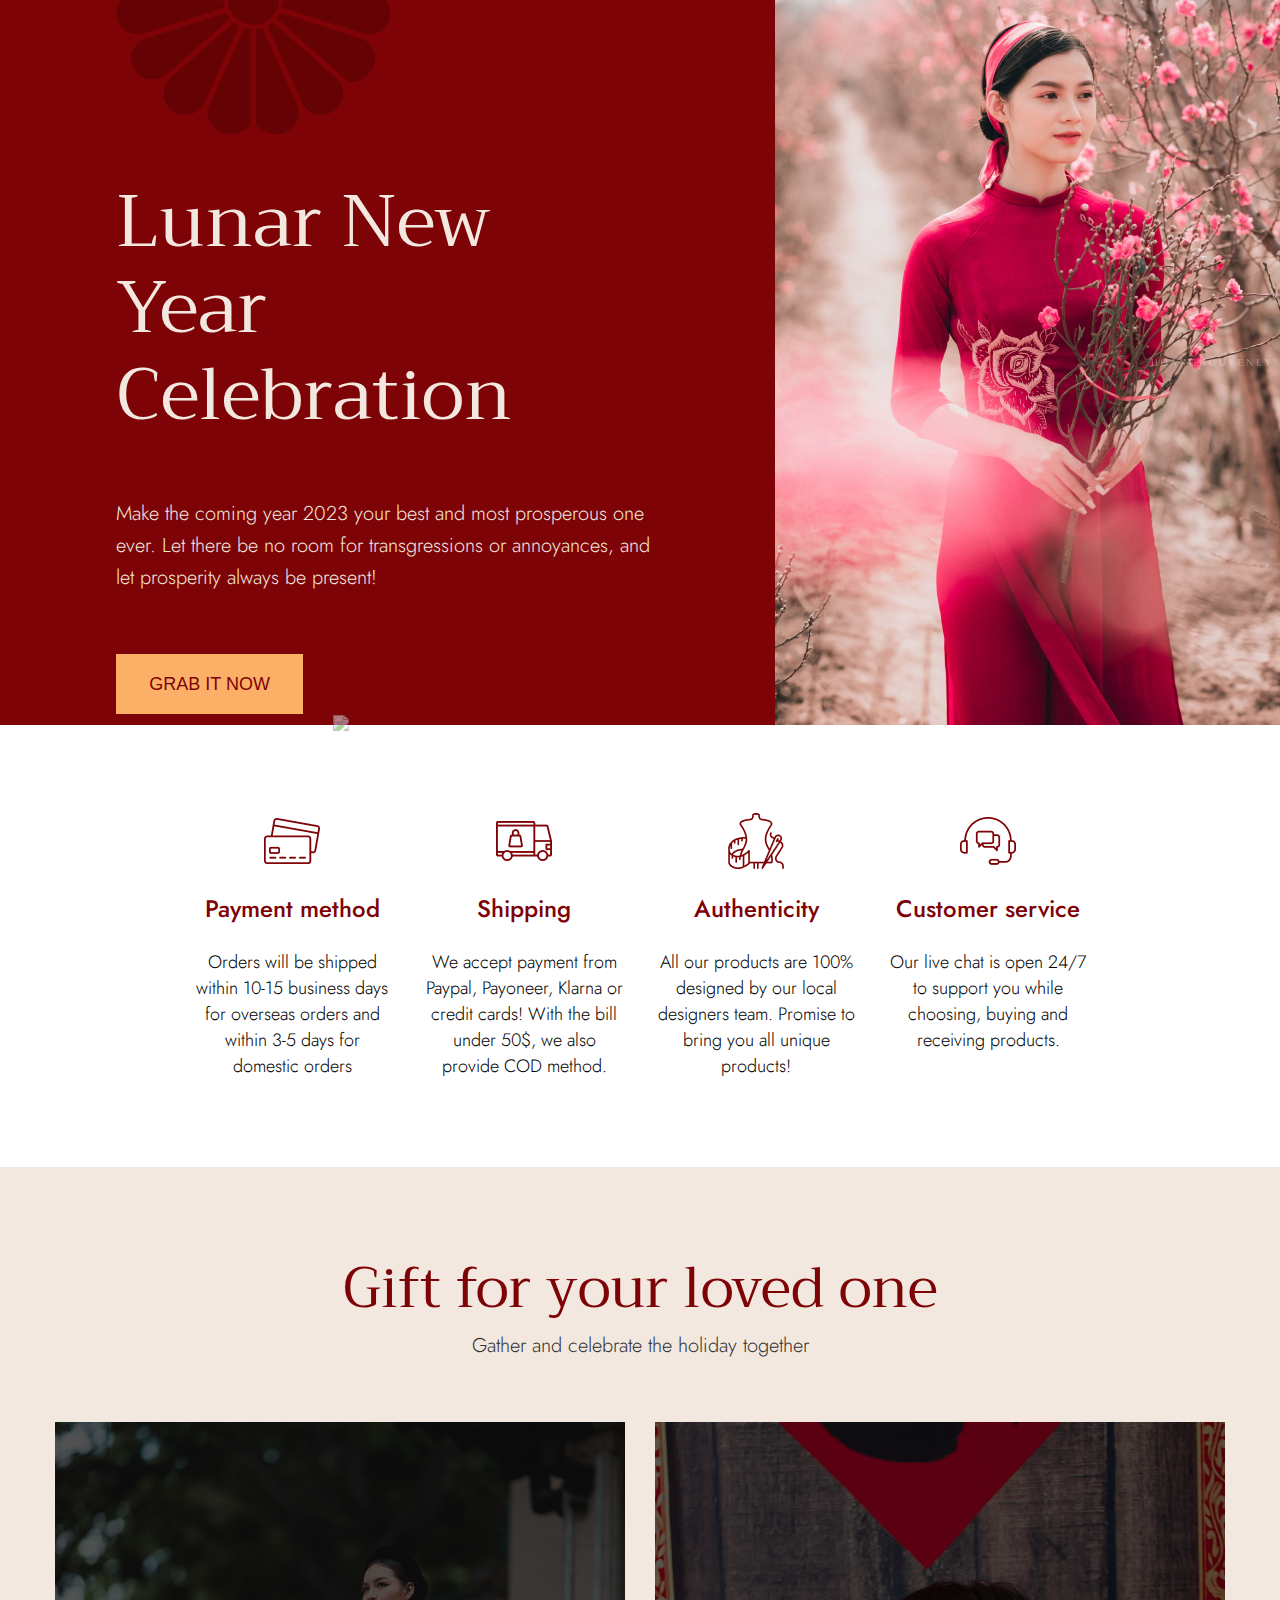
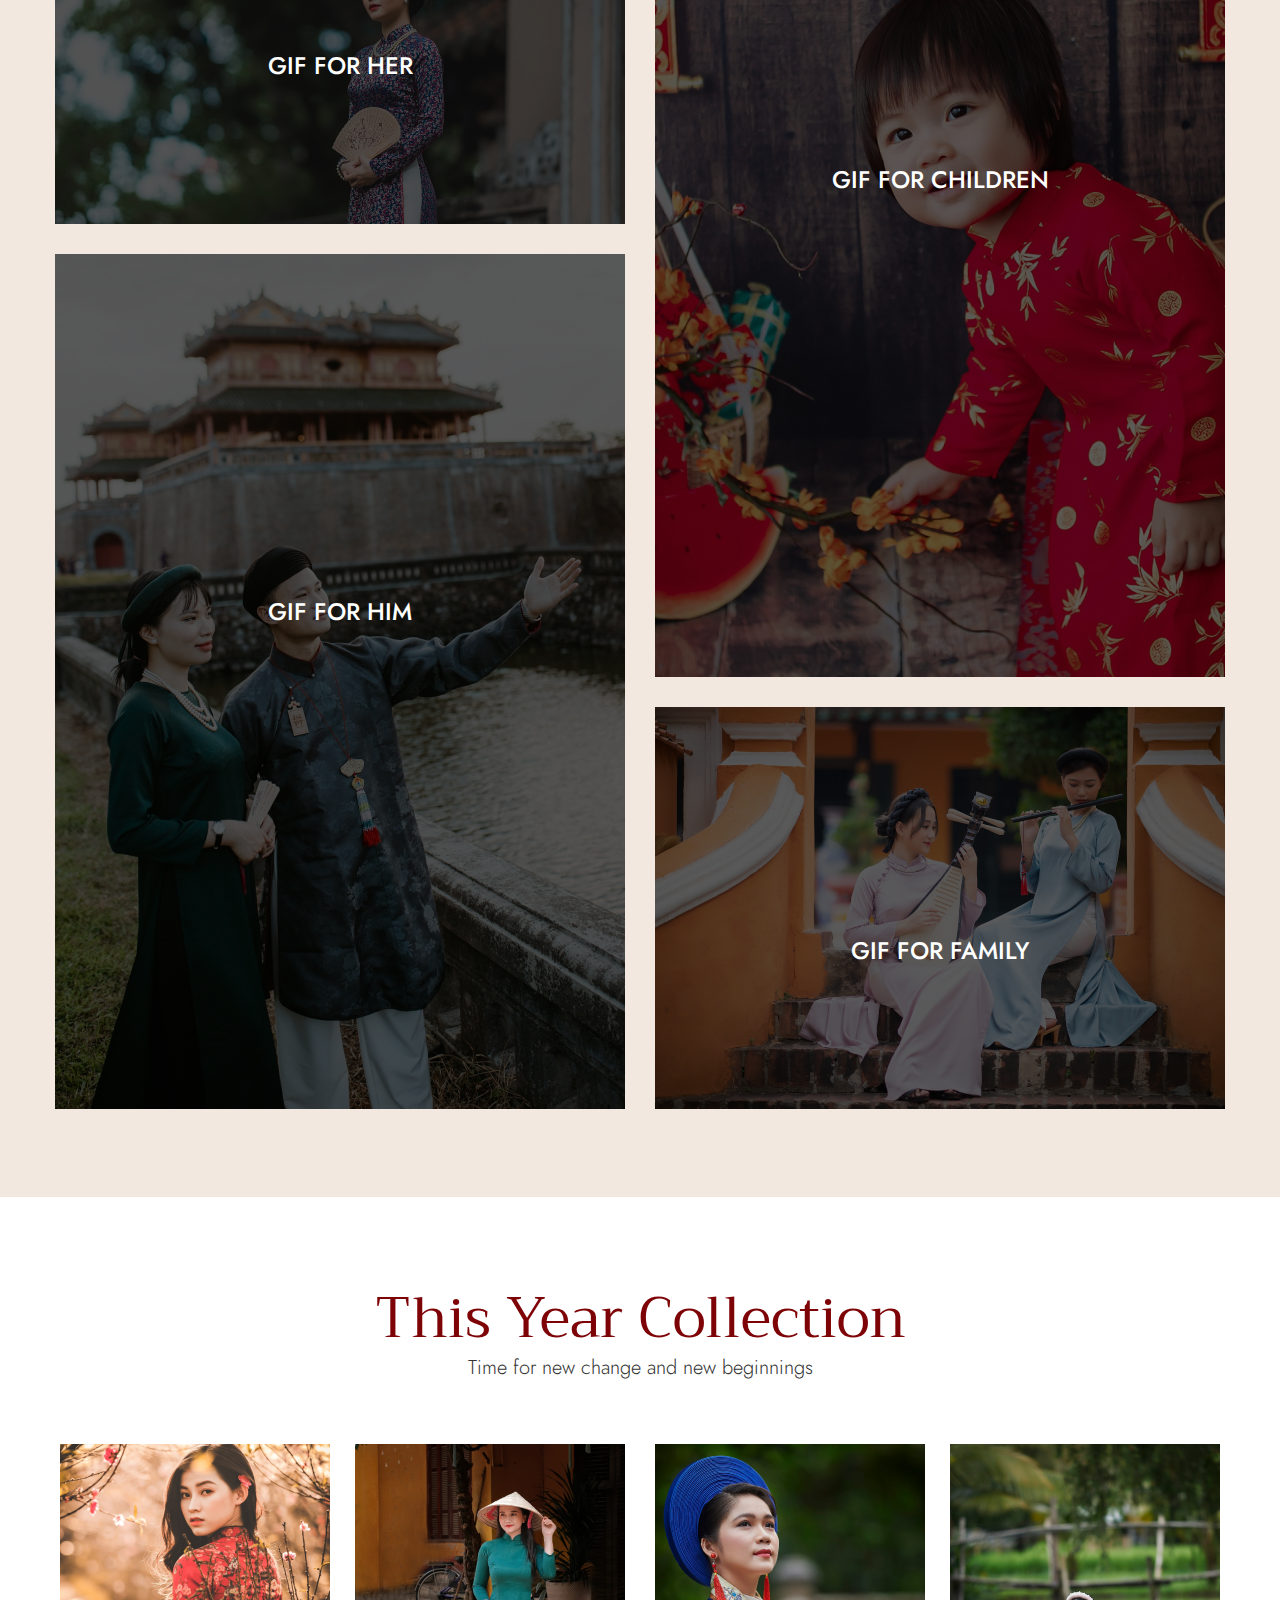
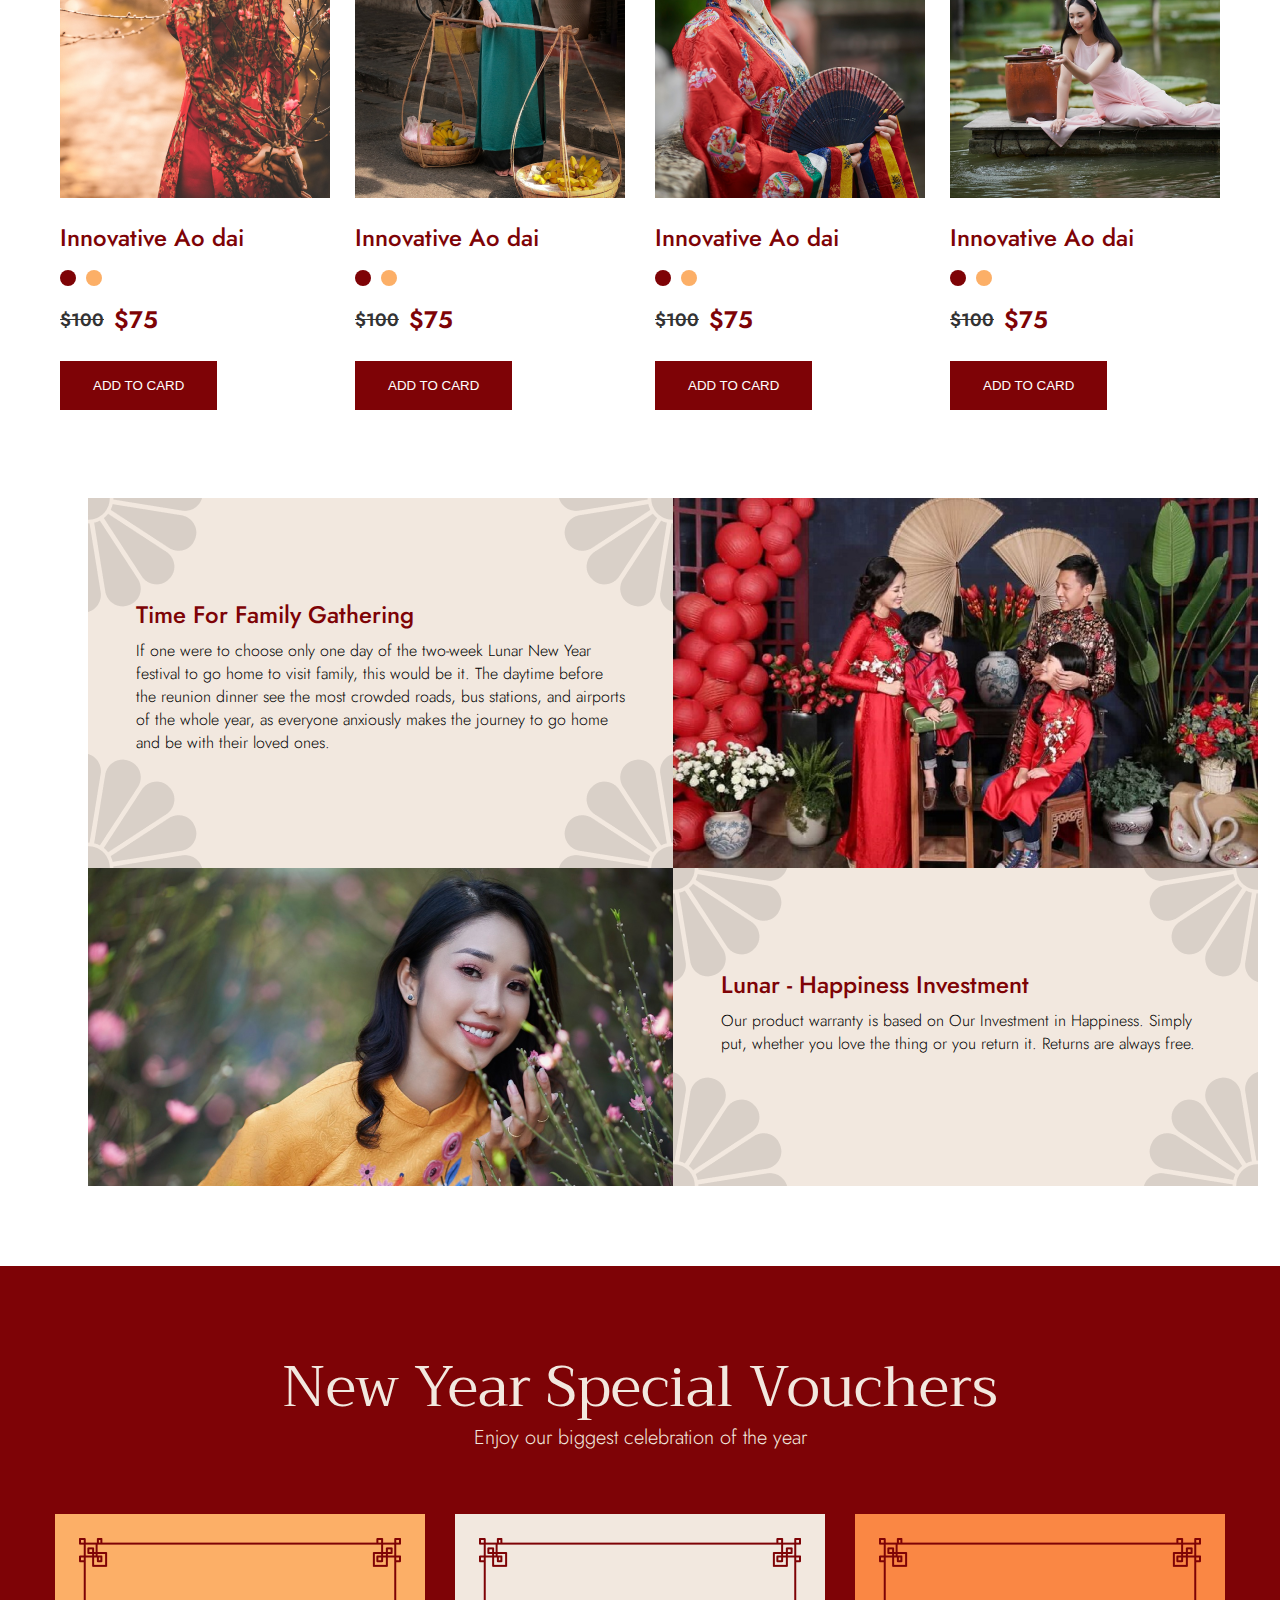
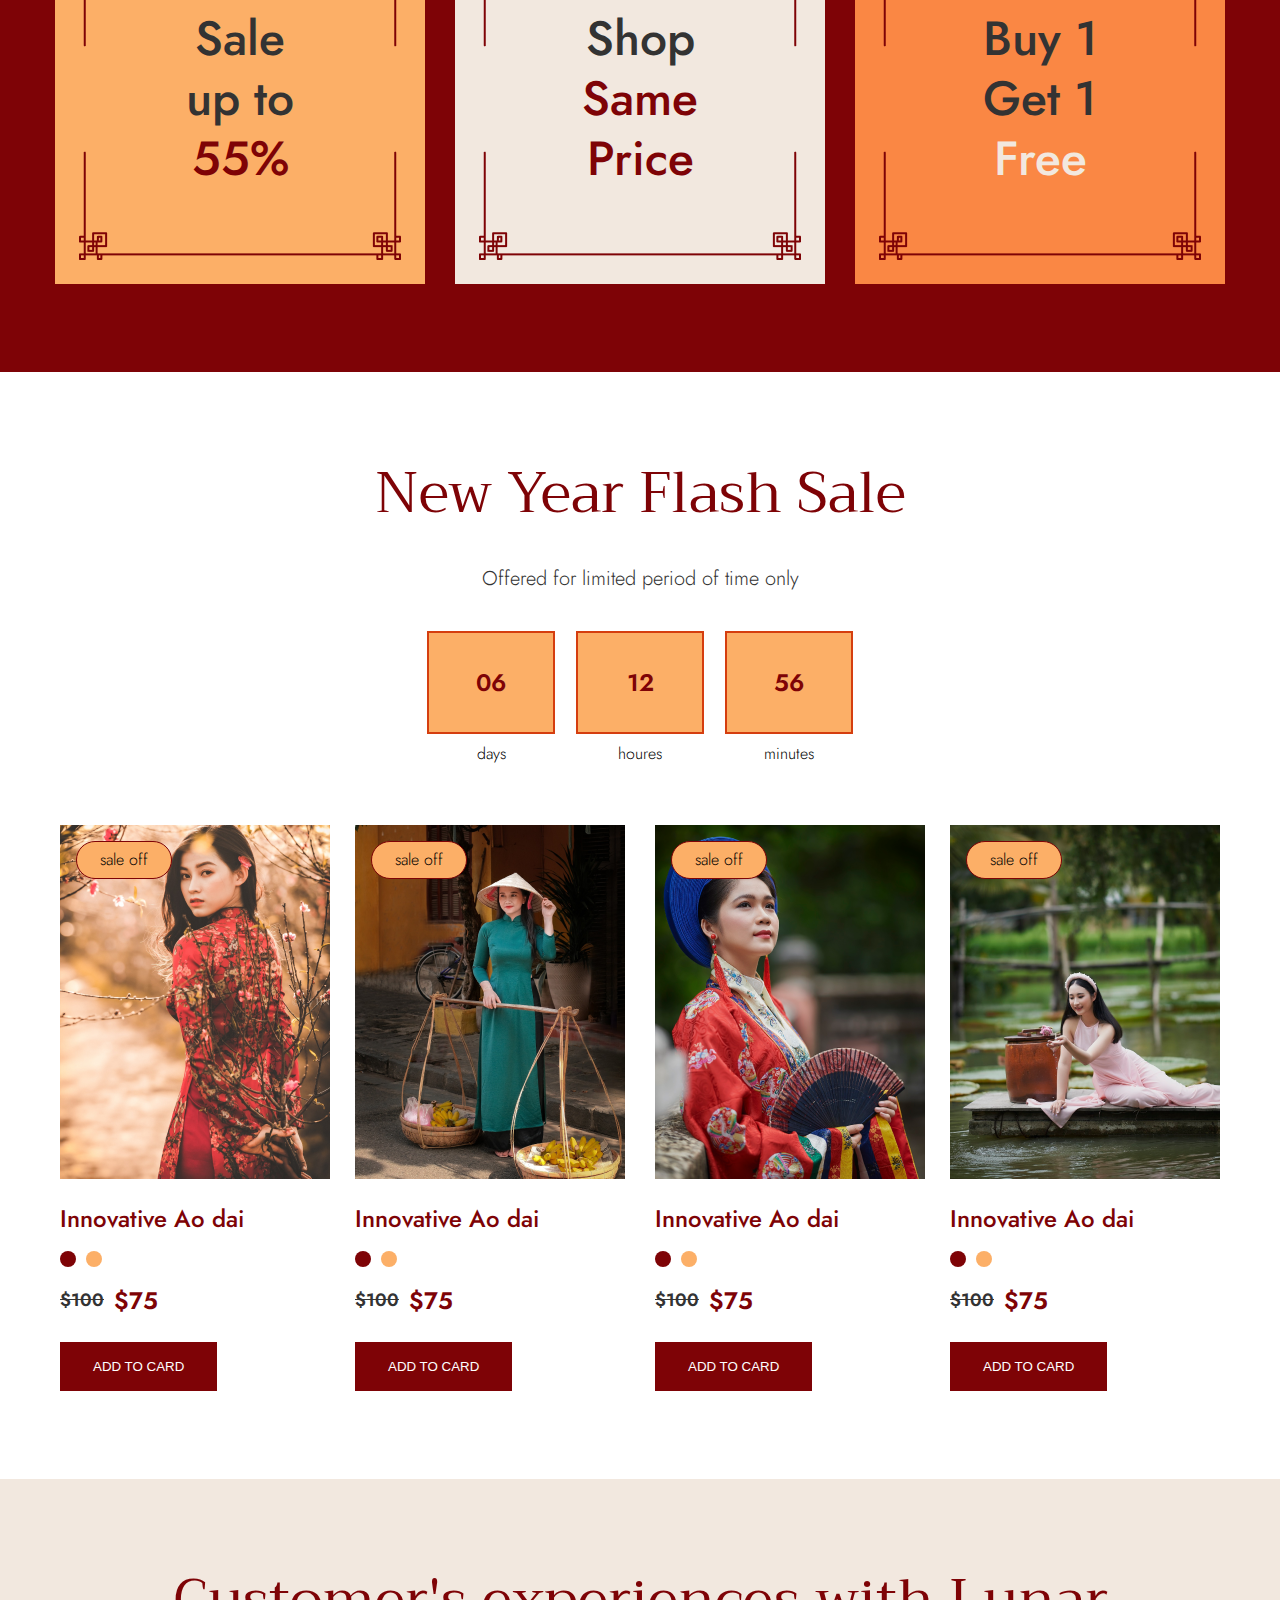
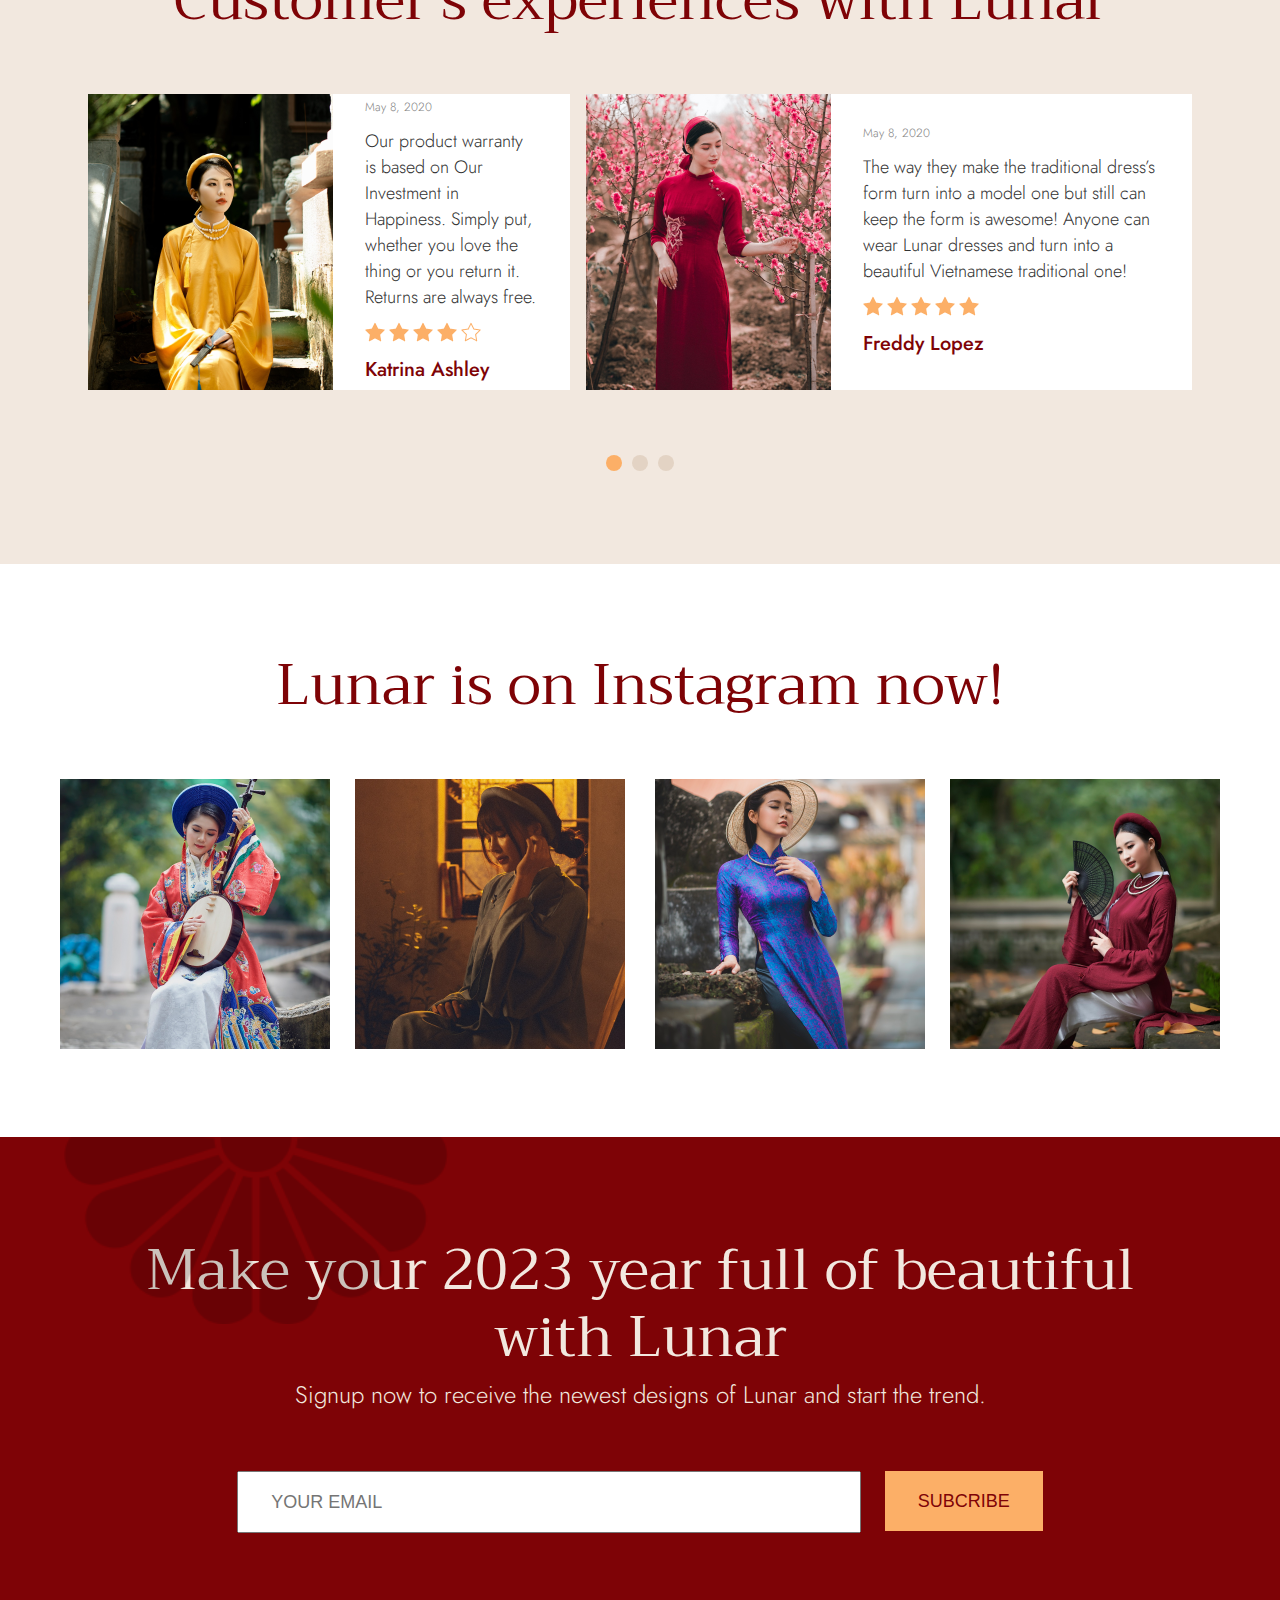
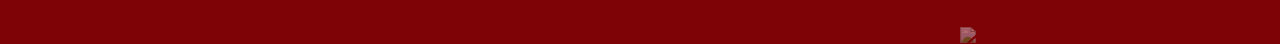
==== lunar/lunar.html @ 9e928dd1 "practice fe" ====
<!DOCTYPE html>
<html lang="en">
  <head>
    <meta charset="UTF-8" />
    <meta http-equiv="X-UA-Compatible" content="IE=edge" />
    <meta
      name="viewport"
      content="width=
    , initial-scale=1.0"
    />
    <link rel="preconnect" href="https://fonts.googleapis.com" />
    <link rel="preconnect" href="https://fonts.gstatic.com" crossorigin />
    <link
      href="https://fonts.googleapis.com/css2?family=Jost:wght@300;500&family=Trirong&display=swap"
      rel="stylesheet"
    />
    <link href="./lunar.css" rel="stylesheet" />
    <title>Lunar</title>
  </head>
  <body>
    <div>
      <div class="celebration-header-container">
        <div class="celebration-header-title-container color-bg">
          <img class="decor-1" src="./images/celebration/Decor-2.png" />
          <div class="celebration-header-text">
            <div class="celebration-header-title font-title">
              Lunar New Year Celebration
            </div>
            <div class="celebration-header-content">
              Make the coming year 2023 your best and most prosperous one ever.
              Let there be no room for transgressions or annoyances, and let
              prosperity always be present!
            </div>
            <!-- <div class="celebration-header-btn"> -->
            <button class="celebration-header-btn">Grab it now</button>
            <img class="decor-2" src="./images/celebration/Decor-3.png" />
          </div>
        </div>
        <div>
          <img
            class="celebration-header-image"
            src="./images/celebration/celebration.png"
          />
        </div>
      </div>
      <div class="features">
        <div class="features-container">
          <div class="features-detail">
            <img
              class="features-detail-icon"
              src="./images/icons/credit-card 1.png"
            />
            <div class="features-detail-title">Payment method</div>
            <div class="features-detail-content">
              Orders will be shipped within 10-15 business days for overseas
              orders and within 3-5 days for domestic orders
            </div>
          </div>

          <div class="features-detail">
            <img
              class="features-detail-icon"
              src="./images/icons/shipping-1.png"
            />
            <div class="features-detail-title">Shipping</div>
            <div class="features-detail-content">
              We accept payment from Paypal, Payoneer, Klarna or credit cards!
              With the bill under 50$, we also provide COD method.
            </div>
          </div>

          <div class="features-detail">
            <img
              class="features-detail-icon"
              src="./images/icons/Authenticity.png"
            />
            <div class="features-detail-title sp-fea">Authenticity</div>
            <div class="features-detail-content">
              All our products are 100% designed by our local designers team.
              Promise to bring you all unique products!
            </div>
          </div>

          <div class="features-detail">
            <img
              class="features-detail-icon"
              src="./images/icons/customer-service.png"
            />
            <div class="features-detail-title sp-fea">Customer service</div>
            <div class="features-detail-content">
              Our live chat is open 24/7 to support you while choosing, buying
              and receiving products.
            </div>
          </div>
        </div>
      </div>
      <div class="gif spac">
        <div class="gif-container d-c">
          <div class="gif-center d-c">
            <div class="gif-container-header-title font-title">
              Gift for your loved one
            </div>
            <div class="gif-container-header-content">
              Gather and celebrate the holiday together
            </div>
          </div>
          <div class="gif-container-img">
            <div class="gif-container-img-detail">
              <div class="gif-container-img-detail-item item-1">
                <p class="img-text-1">GIF FOR HER</p>
              </div>
              <div class="gif-container-img-detail-item item-2">
                <!-- Gif for him -->
                <p class="img-text-2">Gif for him</p>
              </div>
            </div>
            <div class="gif-container-img-detail">
              <div class="gif-container-img-detail-item item-3">
                <p class="img-text-2 img-text-3">Gif for children</p>
              </div>
              <div class="gif-container-img-detail-item item-4">
                <p class="img-text-1 img-text-4">Gif for family</p>
              </div>
            </div>
          </div>
        </div>
      </div>
      <!-- Collection -->
      <div class="collection spac">
        <div class="collection-container">
          <div class="center">
            <div class="gif-container-header-title font-title">
              This Year Collection
            </div>
            <div class="gif-container-header-content">
              Time for new change and new beginnings
            </div>
          </div>
          <div class="collection-detail">
            <div class="collection-detail-container">
              <div class="couple-item">
                <div class="item">
                  <img
                    class="collection-detail-image"
                    src="./images/collection/collection-1.png"
                  />

                  <div class="collection-detail-info">
                    <div class="collection-detail-name">Innovative Ao dai</div>
                    <div class="collection-detail-color">
                      <div class="dot color-bg"></div>
                      <div class="dot or"></div>
                    </div>
                    <div class="collection-detail-price">
                      $75
                      <div class="collection-detail-price-sale-off">$100</div>
                    </div>
                  </div>
                  <button class="add-card color-bg text-w bo">
                    Add To Card
                  </button>
                </div>

                <div class="item">
                  <img
                    class="collection-detail-image"
                    src="./images/collection/collection-2.png"
                  />

                  <div class="collection-detail-info">
                    <div class="collection-detail-name">Innovative Ao dai</div>
                    <div class="collection-detail-color">
                      <div class="dot color-bg"></div>
                      <div class="dot or"></div>
                    </div>
                    <div class="collection-detail-price">
                      $75
                      <div class="collection-detail-price-sale-off">$100</div>
                    </div>
                  </div>
                  <button class="add-card color-bg text-w bo">
                    Add To Card
                  </button>
                </div>
              </div>

              <div class="couple-item">
                <div class="item">
                  <img
                    class="collection-detail-image"
                    src="./images/collection/collection-3.png"
                  />

                  <div class="collection-detail-info">
                    <div class="collection-detail-name">Innovative Ao dai</div>
                    <div class="collection-detail-color">
                      <div class="dot color-bg"></div>
                      <div class="dot or"></div>
                    </div>
                    <div class="collection-detail-price">
                      $75
                      <div class="collection-detail-price-sale-off">$100</div>
                    </div>
                  </div>
                  <button class="add-card color-bg text-w bo">
                    Add To Card
                  </button>
                </div>

                <div class="item">
                  <img
                    class="collection-detail-image"
                    src="./images/collection/collection-4.png"
                  />

                  <div class="collection-detail-info">
                    <div class="collection-detail-name">Innovative Ao dai</div>
                    <div class="collection-detail-color">
                      <div class="dot color-bg"></div>
                      <div class="dot or"></div>
                    </div>
                    <div class="collection-detail-price">
                      $75
                      <div class="collection-detail-price-sale-off">$100</div>
                    </div>
                  </div>
                  <button class="add-card color-bg text-w bo">
                    Add To Card
                  </button>
                </div>
              </div>
            </div>
          </div>
        </div>
      </div>
      <!-- Generic -->
      <div class="generic">
        <div class="gen-contain">
          <div class="generic-container">
            <div class="generic-item p-c mb-rv">
              <div class="generic-item-content">
                <img
                  class="i-decor sm"
                  src="./images/generic/generic-icon-1.png"
                />
                <img
                  class="i-decor-2 sm lb"
                  src="./images/generic/generic-icon-1.png"
                />
                <img
                  class="i-decor-3 sm rt"
                  src="./images/generic/generic-icon-1.png"
                />
                <img
                  class="i-decor-4 sm rb"
                  src="./images/generic/generic-icon-1.png"
                />
                <div class="generic-item-content-container">
                  <div class="generic-item-content-title">
                    Time For Family Gathering
                  </div>
                  <div class="generic-item-content-detail">
                    If one were to choose only one day of the two-week Lunar New
                    Year festival to go home to visit family, this would be it.
                    The daytime before the reunion dinner see the most crowded
                    roads, bus stations, and airports of the whole year, as
                    everyone anxiously makes the journey to go home and be with
                    their loved ones.
                  </div>
                </div>
              </div>
              <img
                class="generic-img im"
                src="./images/generic/generic-1.png"
              />
            </div>

            <div class="generic-item p-c rev mb-rv">
              <div class="generic-item-content-2">
                <img
                  class="i-decor sm"
                  src="./images/generic/generic-icon-1.png"
                />
                <img
                  class="i-decor-2 lb-1 sm"
                  src="./images/generic/generic-icon-1.png"
                />
                <img
                  class="i-decor-3 sm rt-1"
                  src="./images/generic/generic-icon-1.png"
                />
                <img
                  class="i-decor-4 sm rb-1"
                  src="./images/generic/generic-icon-1.png"
                />
                <div class="generic-item-content-container">
                  <div class="generic-item-content-title">
                    Lunar - Happiness Investment
                  </div>
                  <div class="generic-item-content-detail">
                    Our product warranty is based on Our Investment in
                    Happiness. Simply put, whether you love the thing or you
                    return it. Returns are always free.
                  </div>
                </div>
              </div>
              <img class="generic-img" src="./images/generic/generic-2.png" />
            </div>
          </div>
        </div>
      </div>
      <!-- Vourchers -->
      <div class="vouchers spac color-bg">
        <div class="vouchers-container collection-container">
          <div class="center pc-t">
            <div class="vouchers-header-title font-title">
              New Year Special Vouchers
            </div>
            <div class="vouchers-header-content">
              Enjoy our biggest celebration of the year
            </div>
          </div>
          <div class="collection-detail-container vouchers-spc">
            <div class="vourchers-detail c-v1 img-v">
              <div class="vourchers-detail-title center">
                <p class="color-gr">Sale</p>
                <p class="color-gr">up to</p>
                <p class="color-r">55%</p>
              </div>
            </div>

            <div class="vourchers-detail c-v2 img-v">
              <div class="vourchers-detail-title center">
                <p class="color-gr">Shop</p>
                <p class="color-r">Same</p>
                <p class="color-r">Price</p>
              </div>
            </div>

            <div class="vourchers-detail c-v3 img-v">
              <div class="vourchers-detail-title center">
                <p class="color-gr">Buy 1</p>
                <p class="color-gr">Get 1</p>
                <p class="w">Free</p>
              </div>
            </div>
          </div>
        </div>
      </div>
      <!-- Flash sale -->
      <div class="collection spac">
        <div class="collection-container">
          <div class="center gap-time">
            <div class="gif-container-header-title font-title">
              New Year Flash Sale
            </div>
            <div class="gif-container-header-content">
              Offered for limited period of time only
            </div>

            <div class="time-out center">
              <div class="day">
                <div class="day-num">06</div>
                <div class="day-text">days</div>
              </div>
              <div class="day">
                <div class="day-num">12</div>
                <div class="day-text">houres</div>
              </div>
              <div class="day">
                <div class="day-num">56</div>
                <div class="day-text">minutes</div>
              </div>
            </div>
          </div>

          <div class="collection-detail">
            <div class="collection-detail-container">
              <div class="couple-item">
                <div class="item">
                  <div class="img-sale-off-1 size-img">
                    <div class="btn-sale c-v1">sale off</div>
                  </div>

                  <div class="collection-detail-info">
                    <div class="collection-detail-name">Innovative Ao dai</div>
                    <div class="collection-detail-color">
                      <div class="dot color-bg"></div>
                      <div class="dot or"></div>
                    </div>
                    <div class="collection-detail-price">
                      $75
                      <div class="collection-detail-price-sale-off">$100</div>
                    </div>
                  </div>
                  <button class="add-card color-bg text-w bo">
                    Add To Card
                  </button>
                </div>

                <div class="item">
                  <div class="img-sale-off-2 size-img">
                    <div class="btn-sale c-v1">sale off</div>
                  </div>

                  <div class="collection-detail-info">
                    <div class="collection-detail-name">Innovative Ao dai</div>
                    <div class="collection-detail-color">
                      <div class="dot color-bg"></div>
                      <div class="dot or"></div>
                    </div>
                    <div class="collection-detail-price">
                      $75
                      <div class="collection-detail-price-sale-off">$100</div>
                    </div>
                  </div>
                  <button class="add-card color-bg text-w bo">
                    Add To Card
                  </button>
                </div>
              </div>

              <div class="couple-item">
                <div class="item">
                  <div class="img-sale-off-3 size-img">
                    <div class="btn-sale c-v1">sale off</div>
                  </div>

                  <div class="collection-detail-info">
                    <div class="collection-detail-name">Innovative Ao dai</div>
                    <div class="collection-detail-color">
                      <div class="dot color-bg"></div>
                      <div class="dot or"></div>
                    </div>
                    <div class="collection-detail-price">
                      $75
                      <div class="collection-detail-price-sale-off">$100</div>
                    </div>
                  </div>
                  <button class="add-card color-bg text-w bo">
                    Add To Card
                  </button>
                </div>

                <div class="item">
                  <div class="img-sale-off-4 size-img">
                    <div class="btn-sale c-v1">sale off</div>
                  </div>

                  <div class="collection-detail-info">
                    <div class="collection-detail-name">Innovative Ao dai</div>
                    <div class="collection-detail-color">
                      <div class="dot color-bg"></div>
                      <div class="dot or"></div>
                    </div>
                    <div class="collection-detail-price">
                      $75
                      <div class="collection-detail-price-sale-off">$100</div>
                    </div>
                  </div>
                  <button class="add-card color-bg text-w bo">
                    Add To Card
                  </button>
                </div>
              </div>
            </div>
          </div>
        </div>
      </div>
      <!-- exprience -->
      <div class="gif spac">
        <div class="exp-container">
          <div class="gif-container-header-title center font-title">
            Customer's experiences with Lunar
          </div>
          <div class="df exp-contain">
            <div class="experiences-item">
              <img
                class="experiences-item-1"
                src="./images/experiences/experiences-1.png"
              />
              <div class="experiences-content-container">
                <div class="experiences-content-day co-gr3">May 8, 2020</div>
                <div class="experiences-content-title">
                  Our product warranty is based on Our Investment in Happiness.
                  Simply put, whether you love the thing or you return it.
                  Returns are always free.
                </div>
                <div class="experiences-content-rate">
                  <img class="star" src="./images/experiences/star-1.png" />
                  <img class="star" src="./images/experiences/star-1.png" />
                  <img class="star" src="./images/experiences/star-1.png" />
                  <img class="star" src="./images/experiences/star-1.png" />
                  <img class="star" src="./images/experiences/star-2.png" />
                </div>
                <div class="experiences-content-author">Katrina Ashley</div>
              </div>
            </div>

            <div class="experiences-item gap none">
              <img src="./images/experiences/experiences-2.png" />
              <div class="experiences-content-container">
                <div class="experiences-content-day co-gr3">May 8, 2020</div>
                <div class="experiences-content-title">
                  The way they make the traditional dress’s form turn into a
                  model one but still can keep the form is awesome! Anyone can
                  wear Lunar dresses and turn into a beautiful Vietnamese
                  traditional one!
                </div>
                <div class="experiences-content-rate">
                  <img src="./images/experiences/star-1.png" />
                  <img src="./images/experiences/star-1.png" />
                  <img src="./images/experiences/star-1.png" />
                  <img src="./images/experiences/star-1.png" />
                  <img src="./images/experiences/star-1.png" />
                </div>
                <div class="experiences-content-author">Freddy Lopez</div>
              </div>
            </div>
          </div>
          <div class="exp-dot">
            <div class="dot or dot-gap"></div>
            <div class="dot dot-co dot-gap"></div>
            <div class="dot dot-co dot-gap"></div>
          </div>
          <!-- </div> -->
        </div>
      </div>
      <!-- instagram -->
      <div class="collection spac">
        <div class="collection-container">
          <div class="center">
            <div class="gif-container-header-title font-title">
              Lunar is on Instagram now!
            </div>
          </div>

          <div class="collection-detail">
            <div class="collection-detail-container">
              <div class="couple-item">
                <img
                  class="item insta"
                  src="./images/instagram/instagram-1.png"
                />
                <img
                  class="item insta"
                  src="./images/instagram/instagram-2.png"
                />
              </div>
              <div class="couple-item">
                <img
                  class="item insta"
                  src="./images/instagram/instagram-3.png"
                />
                <img
                  class="item insta"
                  src="./images/instagram/instagram-4.png"
                />
              </div>
            </div>
          </div>
        </div>
      </div>
      <!-- final -->
      <div class="color-bg final">
        <img class="decor-4" src="./images/celebration/Decor-2.png" />
        <div class="final-spac">
          <div class="co-fi">
            <div class="fi-fo font-title">
              Make your 2023 year full of beautiful with Lunar
            </div>
            <div class="final-content">
              Signup now to receive the newest designs of Lunar and start the
              trend.
            </div>
          </div>
          <div class="final-btn">
            <input class="final-btn-i df" placeholder="YOUR EMAIL" />
            <button class="celebration-header-btn w-btn">Subcribe</button>
          </div>
        </div>
        <img class="decor-3" src="./images/celebration/Decor-3.png" />
      </div>
    </div>
  </body>
</html>
---- lunar/lunar.css ----
body {
  font-family: "Jost";
  font-style: normal;
  font-weight: 300;
}
* {
  margin: 0;
  padding: 0;
}
.color-bg {
  background: #7e0306;
}
.w {
  color: #f2e8df;
}
.font-title {
  font-family: "Trirong";
  font-style: normal;
  font-weight: 400;
  line-height: 120%;
}

.celebration-header-container {
  display: flex;
  flex-direction: row;
  height: 725px;
}

.celebration-header-title-container {
  width: 80%;
  color: #f2e8df;
}

.decor-1 {
  margin-left: 15%;
  opacity: 0.5;
}
.celebration-header-text {
  gap: 60px;
  width: 70%;
  margin-top: 5%;
  margin-left: 15%;
}

.celebration-header-title {
  font-size: 72px;
}

.celebration-header-content {
  font-size: 20px;
  line-height: 160%;
  margin: 60px auto;
  align-self: stretch;
}

.celebration-header-btn {
  display: flex;
  flex-direction: row;
  justify-content: center;
  align-items: center;
  padding: 16px 32px;
  gap: 10px;

  /* Theme/Koromiko */
  border: 1px solid #fcaf67;
  background: #fcaf67;
  color: #7e0306;
  text-transform: uppercase;
  font-size: 18px;
  line-height: 26px;
}

.celebration-header-image {
}

.decor-2 {
  opacity: 0.5;
  width: 60%;
  margin-left: 40%;
  margin-top: -15%;
}
@media only screen and (max-width: 600px) {
  .celebration-header-container {
    flex-direction: column;
    height: 863px;
  }

  .celebration-header-title-container {
    width: 100%;
    color: #f2e8df;
  }

  .decor-1 {
    width: 40%;
    margin-left: 5%;
  }
  .celebration-header-text {
    width: 70%;
    margin-top: 2%;
    margin-left: 5%;
  }

  .celebration-header-title {
    font-size: 32px;
  }

  .celebration-header-content {
    font-size: 16px;
    margin: 20px auto;
  }

  .celebration-header-btn {
    padding: 8px 16px;
    height: 33px;
    font-size: 12px;
    line-height: 17px;
  }
  .decor-2 {
    width: 60%;
    margin-left: 55%;
    margin-top: -5%;
  }

  .celebration-header-image {
    width: 100%;
  }
}

.features {
  display: flex;
  flex-direction: column;
  justify-content: center;
  align-items: center;
  padding: 88px 135px;
}
.features-container {
  display: flex;
  flex-direction: row;
  justify-content: center;
  gap: 30px;
}

.features-detail {
  display: flex;
  flex-direction: column;
  align-items: center;
  gap: 24px;

  width: 20%;
}
/* .sp-fea {
  margin-top: -10px;
} */

.features-detail-icon {
}
.features-detail-title {
  font-weight: 500;
  font-size: 24px;
  line-height: 32px;
  color: #7e0306;
}
.features-detail-content {
  font-size: 18px;
  line-height: 26px;
  text-align: center;
}

@media only screen and (max-width: 600px) {
  .features {
    padding: 52px 15px;
    margin-top: 112px;
    gap: 10px;
  }
  .features-container {
    flex-direction: column;
    gap: 32px;
    align-items: center;
  }
  .features-detail {
    gap: 16px;
    width: 100%;
  }
}

/* GIF------- */

/* .spac {
  padding: 88px 135px;
  gap: 10px;
} */
.spac {
  padding: 88px;
  gap: 10px;
}
.gif {
  background-color: #f2e8df;
}

.d-c {
  display: flex;
  flex-direction: column;
}
.gif-container {
  display: flex;
  flex-direction: column;
  align-items: center;
  padding: 0px;
  gap: 60px;
}
.gif-center {
  align-items: center;
  padding: 0px;
  gap: 8px;
}

.gif-container-header-title {
  font-size: 56px;
  color: #7e0306;
}
.gif-container-header-content {
  font-size: 20px;
  line-height: 32px;
  color: #333333;
}
.gif-container-img {
  color: #ffffff;
  display: flex;
  flex-direction: row;
  align-items: flex-start;
  gap: 30px;
}
.gif-container-img-detail {
  display: flex;
  flex-direction: column;
  align-items: flex-start;
  gap: 30px;
}

.gif-container-img-detail-item {
  font-weight: 500;
  font-size: 24px;
  line-height: 32px;
  text-align: center;
  text-transform: uppercase;
}
.img-text-1 {
  margin-top: 40%;
}

.img-text-2 {
  margin-top: 60%;
}
.item-1 {
  /* width: 570px; */
  width: 100%;
  height: 402px;
  background: linear-gradient(0deg, rgba(0, 0, 0, 0.4), rgba(0, 0, 0, 0.4)),
    url("./images/gif/gif-1.png"), no-repeat;
}
.item-2 {
  width: 570px;
  height: 855px;
  background: linear-gradient(0deg, rgba(0, 0, 0, 0.4), rgba(0, 0, 0, 0.4)),
    url("./images/gif/gif-2.png"), no-repeat;
}
.item-3 {
  width: 100%;
  height: 855px;
  background: linear-gradient(0deg, rgba(0, 0, 0, 0.4), rgba(0, 0, 0, 0.4)),
    url("./images/gif/gif-3.png"), no-repeat;
}
.item-4 {
  width: 570px;
  height: 402px;
  background: linear-gradient(0deg, rgba(0, 0, 0, 0.4), rgba(0, 0, 0, 0.4)),
    url("./images/gif/gif-4.png"), no-repeat;
}
@media only screen and (max-width: 600px) {
  .gif {
    padding: 0px;
  }
  .gif-container {
    gap: 4px;
  }
  .gif-container-header {
    margin-top: 25px;
  }
  .gif-container-header-title {
    font-size: 24px;
    font-weight: 400;
  }
  .gif-container-header-content {
    font-size: 16px;
  }
  .gif-container-img-detail-item {
    font-size: 14px;
    line-height: 19px;
  }
  .gif-container-img {
    flex-direction: column;
  }
  .img-text-4 {
    margin-top: 60%;
  }
  .img-text-3 {
    margin-top: 40%;
  }
  .item-1 {
    width: 345px;
    height: 242px;
    background-image: url("./images/gif/img-1.png");
  }
  .item-2 {
    width: 100%;
    height: 527px;
    background-image: url("./images/gif/img-2.png");
  }
  .item-3 {
    width: 345px;
    height: 242px;
    background-image: url("./images/gif/img-3.png");
  }
  .item-4 {
    width: 100%;
    height: 527px;
    background-image: url("./images/gif/img-4.png");
  }
}

/* collection */

.collection-detail {
}

.collection-container {
  display: flex;
  flex-direction: column;
  align-items: center;
  padding: 0px;
  gap: 60px;
}
.collection-detail-container {
  display: flex;
  flex-direction: row;
  align-items: flex-start;
  padding: 0px;
  gap: 30px;
}

.couple-item {
  display: flex;
  gap: 25px;
}

.item {
  display: flex;
  flex-direction: column;
  align-items: flex-start;
  padding: 0px;
  gap: 24px;
}
.collection-detail-info {
  display: flex;
  flex-direction: column;
  align-items: flex-start;
  padding: 0px;
  gap: 16px;
}

.collection-detail-name {
  color: #7e0306;
  font-weight: 500;
  font-size: 24px;
  line-height: 32px;
}

.collection-detail-color {
  display: flex;
  gap: 10px;
}

.dot {
  width: 16px;
  height: 16px;
  border-radius: 50%;
}
.or {
  background: #fcaf67;
}
.bl {
  background: #5a958f;
}
.p {
  background: #ffcccc;
}
.bl-01 {
  background: #a8bfe9;
}
.gr {
  background: #333333;
}
.collection-detail-price {
  display: flex;
  flex-direction: row-reverse;
  align-self: flex-start;
  font-weight: 600;
  font-size: 24px;
  line-height: 35px;
  color: #7e0306;
  gap: 10px;
}

.collection-detail-price-sale-off {
  align-self: center;
  font-size: 18px;
  line-height: 26px;
  text-decoration-line: line-through;
  color: #333333;
}

.add-card {
  justify-content: center;
  align-items: center;
  padding: 16px 32px;
  gap: 10px;
}

.bo {
  border: 1px solid #7e0306;
}
.text-w {
  color: white;
  text-transform: uppercase;
}

@media only screen and (max-width: 600px) {
  .spac {
    margin-top: 0px;
    padding: 52px 15px;
    gap: 10px;
  }
  .collection-detail-container {
    display: flex;
    flex-direction: column;
    align-items: flex-start;
    padding: 0px;
    margin-top: 15px;
    gap: 30px;
  }

  .collection-detail-name {
    font-weight: 500;
    font-size: 16px;
    line-height: 23px;
  }

  .couple-item {
    display: flex;
    gap: 20px;
  }

  .item {
    display: flex;
    flex-direction: column;
    align-items: flex-start;
    padding: 0px;
    gap: 24px;
  }

  .collection-detail-image {
    width: 165px;
    height: 218px;
  }

  .collection-detail-price {
    font-size: 16px;
    line-height: 23px;
  }

  .collection-detail-price-sale-off {
    font-size: 12px;
    line-height: 17px;
  }

  .add-card {
    padding: 8px 16px;
  }
}
.p-c {
  background-color: #f2e8df;
}

/* generic */

.generic {
  /* padding: 0px 135px 80px; */
  display: flex;
  flex-direction: row;
  align-items: flex-start;
  padding: 0 88px 80px;
  gap: 10px;
}
.gen-contain {
  display: flex;
  flex-direction: column;
  align-items: center;
  padding: 0px;
  gap: 60px;
}

.generic-container {
  display: flex;
  flex-direction: column;
  align-items: flex-start;
  padding: 0px;
}

.generic-item {
  display: flex;
  flex-direction: row;
  justify-content: center;
  align-items: flex-start;
  padding: 0px;
  position: relative;
}

.rev {
  display: flex;
  flex-direction: row-reverse;
}
.generic-item-content {
  width: 585px;
  height: 370px;
}

.generic-item-content-2 {
  width: 585px;
  height: 318px;
}
.generic-item-content-container {
  display: flex;
  flex-direction: column;
  align-items: flex-start;
  margin: -20px 48px 10px;
  gap: 8px;
}
.i-decor {
  margin: 0;
  opacity: 0.1;
}

.i-decor-2 {
  position: absolute;
  transform: scaleY(-1);
  opacity: 0.1;
  object-position: left bottom;
}

.lb {
  bottom: 0;
  left: 0;
}

.lb-1 {
  bottom: 0;
  left: 50%;
}

.i-decor-3 {
  position: absolute;
  transform: scaleX(-1);

  object-position: right top;
  opacity: 0.1;
}
.rt {
  top: 0;
  right: 50%;
}
.rt-1 {
  top: 0;
  right: 0;
}
.i-decor-4 {
  position: absolute;
  transform: scale(-1, -1);

  object-position: right bottom;
  opacity: 0.1;
}
.rb {
  bottom: 0;
  right: 50%;
}

.rb-1 {
  bottom: 0;
  right: 0;
}

.generic-item-content-title {
  color: #7e0306;
  font-weight: 500;
  font-size: 24px;
  line-height: 32px;
}
.im {
  flex: none;
  order: 1;
  align-self: stretch;
  flex-grow: 1;
}

@media only screen and (max-width: 600px) {
  .generic {
    padding: 0 15px 52px;
  }

  .generic-item {
    flex-direction: column;
  }
  .sm {
    width: 20%;
  }
  .generic-item-content-container {
    margin: -40px 16px 32px;
  }
  .generic-img {
    width: 345px;
    height: 233.25px;
  }
  .generic-item-content {
    width: 345px;
    height: 259px;
  }
  .generic-item-content-2 {
    width: 345px;
    height: 233.36px;
  }
  .mb-rv {
    display: flex;
    flex-direction: column-reverse;
  }

  .rt {
    top: 47%;
    right: 0;
  }
  .rt-1 {
    top: 50%;
    right: 0;
  }
  .rb {
    bottom: 0;
    right: 0;
  }
  .lb-1 {
    bottom: 0;
    left: 0;
  }
}

/* Vourcher */

/* .vouchers-container {
  display: flex;
  flex-direction: column;
  align-items: center;
  padding: 50px auto;
} */
.pc-t {
  color: #f2e8df;
}
.vouchers-header-title {
  font-size: 56px;
}
.vouchers-header-content {
  font-weight: 300;
  font-size: 20px;
  line-height: 32px;

  text-align: center;
}
/* .vouchers-spc {
  margin-bottom: 60px;
} */
.vourchers-detail {
  display: flex;
  flex-direction: row;
  justify-content: center;
  align-items: center;
  gap: 10px;
  width: 370px;
  height: 370px;
}
.img-v {
  background-image: url("./images/vourchers/vourcher-1.png");
  background-repeat: no-repeat;
  background-position: 50%;
}
.vourchers-detail-title {
  font-weight: 500;
  font-size: 48px;
  line-height: 60px;
}

.c-v1 {
  background-color: #fcaf67;
}
.center {
  text-align: center;
  gap: 8px;
}

.color-gr {
  color: #333333;
}
.color-r {
  color: #7e0306;
}

.c-v2 {
  background-color: #f2e8df;
}
.c-v3 {
  background-color: #fa8744;
}

@media only screen and (max-width: 600px) {
  .vouchers-container {
    gap: 32px;
  }
  .vouchers-container-header {
  }
  .vourchers-detail {
    width: 345px;
    height: 345px;
  }
  .vouchers-header-title {
    font-size: 24px;
  }
  .vouchers-detail-title {
    font-size: 40px;
    line-height: 52px;
  }
  .vouchers-header-content {
    font-size: 16px;
    line-height: 23px;
  }
}

/* Flash-sale */
.gap-time {
  display: flex;
  flex-direction: column;
  align-items: center;
  padding: 0px;
  gap: 36px;
}
.time-out {
  /* display: flex;
  flex-direction: row;
  margin-left: 30%;
  margin-top: 20px;
  gap: 21px; */
  display: flex;
  flex-direction: row;
  align-items: flex-start;
  padding: 0px;
  gap: 21px;
}
.day {
  display: flex;
  flex-direction: column;
  align-items: center;
  gap: 8px;
}

.day-num {
  display: flex;
  flex-direction: column;
  justify-content: center;
  align-items: center;
  padding: 16px 20px;
  gap: 10px;

  font-weight: 600;
  font-size: 24px;
  line-height: 35px;
  text-align: center;
  color: #7e0306;
  background: #fcaf67;
  border: 2px solid #d53e0f;
  width: 84px;
  height: 67px;
}
.day-text {
  line-height: 23px;
  text-align: center;
}

.size-img {
  height: 354px;
  width: 270px;
  /* width: 100%; */
}

.img-sale-off-1 {
  background-image: url("./images/collection/collection-1.png");
  background-size: cover;
}

.img-sale-off-2 {
  background-image: url("./images/collection/collection-2.png");
}

.img-sale-off-3 {
  background-image: url("./images/collection/collection-3.png");
}

.img-sale-off-4 {
  background-image: url("./images/collection/collection-4.png");
}

.btn-sale {
  display: flex;
  flex-direction: row;
  justify-content: center;
  align-items: center;
  padding: 4px 8px;
  gap: 10px;
  width: 78px;
  height: 28px;
  margin-top: 16px;
  margin-left: 16px;

  border: 1px solid #7e0306;
  border-radius: 40px;
}
@media only screen and (max-width: 600px) {
  .time-out {
    gap: 16px;
    margin-left: 5%;
  }
  .gap-time {
    gap: 32px;
  }
  .day {
    gap: 4px;
  }

  .day-num {
    padding: 16px;
    gap: 5px;
    width: 61px;
    height: 67px;
  }
  .day-text {
    line-height: 23px;
    text-align: center;
  }
  .size-img {
    width: 165px;
    height: 218px;
    background-size: cover;
  }
  .btn-sale {
    padding: 4px 8px;
    width: 61px;
    height: 22px;
    margin-left: 8px;
    margin-top: 8px;
  }
}

/* experiences */
.df {
  display: flex;
  gap: 10px;
}
.exp-contain {
  display: flex;
  flex-direction: row;
  align-items: flex-start;
  padding: 0px;
  gap: 16px;
}
.exp-container {
  display: flex;
  flex-direction: column;
  padding: 0px;
  gap: 60px;
}

.experiences-item {
  display: flex;
  flex-direction: row;
  align-items: center;
  padding: 0px;
  background-color: #ffffff;
}

.experiences-content-container {
  display: flex;
  flex-direction: column;
  justify-content: center;
  align-items: flex-start;
  gap: 12px;
  margin: auto 32px;
}
.experiences-content-day {
  font-size: 12px;
  line-height: 17px;
  text-align: center;
}
.experiences-content-title {
  font-weight: 300;
  font-size: 18px;
  align-items: flex-start;
  text-align: start;
  line-height: 26px;
  color: #333333;
}
.experiences-content-rate {
  display: flex;
  gap: 4px;
}
.experiences-content-author {
  font-weight: 500;
  font-size: 20px;
  line-height: 32px;
  color: #7e0306;
}
.exp-dot {
  display: flex;
  flex-direction: row;
  justify-content: center;
  align-items: center;
  /* padding: 32px; */
  gap: 32p;
}
.co-gr3 {
  color: #828282;
}
.dot-gap {
  margin: 5px;
}
.dot-co {
  background-color: #e3d3c4;
}

@media only screen and (max-width: 600px) {
  .experiences-item {
    display: flex;
    flex-direction: column;
    /* justify-content: flex-start; */
  }
  .experiences-item-1 {
    width: 100%;
  }
  .exp-container {
    gap: 32px;
  }
  .experiences-content-container {
    display: flex;
    flex-direction: column;
    justify-content: center;
    align-items: flex-start;
    padding: 16px;
    gap: 8px;
    margin: 16px 0;
  }

  .experiences-content-day {
    font-size: 10px;
    line-height: 14px;
  }
  .experiences-content-title {
    font-size: 16px;
    line-height: 23px;
  }
  .experiences-content-rate {
    display: flex;
    gap: 4px;
  }
  .experiences-content-author {
    font-size: 14px;
    line-height: 20px;
  }
  .star {
    width: 18px;
    height: 18px;
  }
  .none {
    display: none;
  }
}

/* instagram */

@media only screen and (max-width: 600px) {
  .insta {
    width: 165px;
    height: 165px;
  }
}

/* final */

.decor-4 {
  opacity: 0.4;
  width: 30%;
  margin-left: 5%;
}

.final-spac {
  display: flex;
  flex-direction: column;
  gap: 60px;
  padding: 88px 135px;
}

.final-content {
  font-size: 24px;
  line-height: 32px;
  text-align: center;
  color: #f2e8df;
}

.co-fi {
  display: flex;
  flex-direction: column;
  text-align: center;
  gap: 8px;
  margin-top: -18%;
  color: #f2e8df;
}

.fi-fo {
  font-size: 56px;
}

.final-btn {
  display: flex;
  flex-direction: row;
  justify-content: center;
  align-items: flex-start;
  padding: 0px;
  gap: 24px;
}
.final-btn-i {
  width: 55%;
  color: #bdbdbd;
  font-size: 18px;
  line-height: 26px;
  text-transform: uppercase;
  padding: 16px 32px;
}

.decor-3 {
  width: 20%;
  margin-top: -15%;
  margin-left: 75%;
  margin-bottom: -5px;
  opacity: 0.4;
}

@media only screen and (max-width: 600px) {
  .final-spac {
    gap: 32px;
    padding: 52px 15px;
  }
  .co-fi {
    gap: 4px;
    margin-top: -25%;
  }

  .fi-fo {
    font-size: 24px;
    line-height: 120%;
  }

  .final-content {
    font-weight: 300;
    font-size: 16px;
    line-height: 23px;
  }

  .final-btn {
    gap: 8px;
  }
  .final-btn-i {
    display: flex;
    flex-direction: row;
    align-items: center;
    gap: 10px;
    font-size: 12px;
    line-height: 17px;
  }
  .w-btn {
    height: 53px;
  }

  .decor-4 {
    opacity: 0.4;
    width: 40%;
    margin-left: 5%;
  }
  .decor-3 {
    width: 30%;
    margin-top: -85%;
    margin-left: 65%;
    margin-bottom: -5px;
    opacity: 0.4;
  }
}
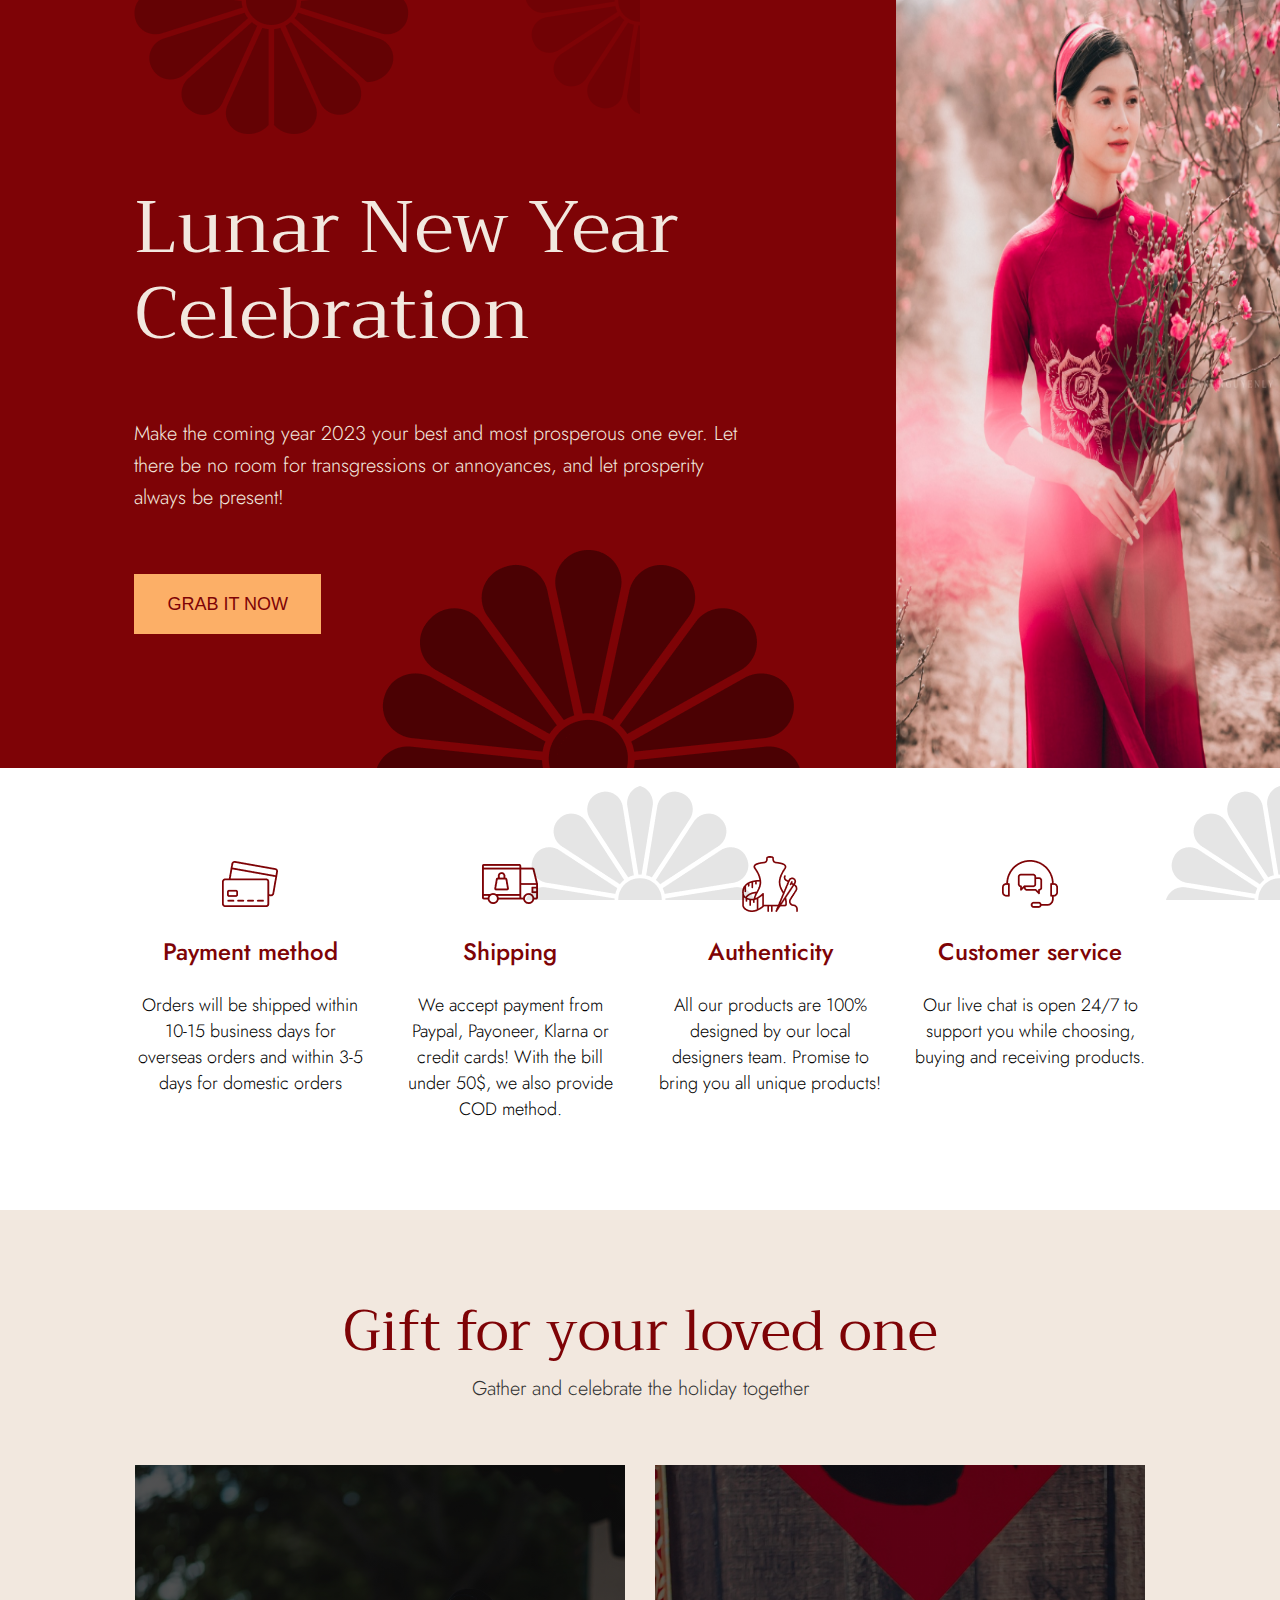
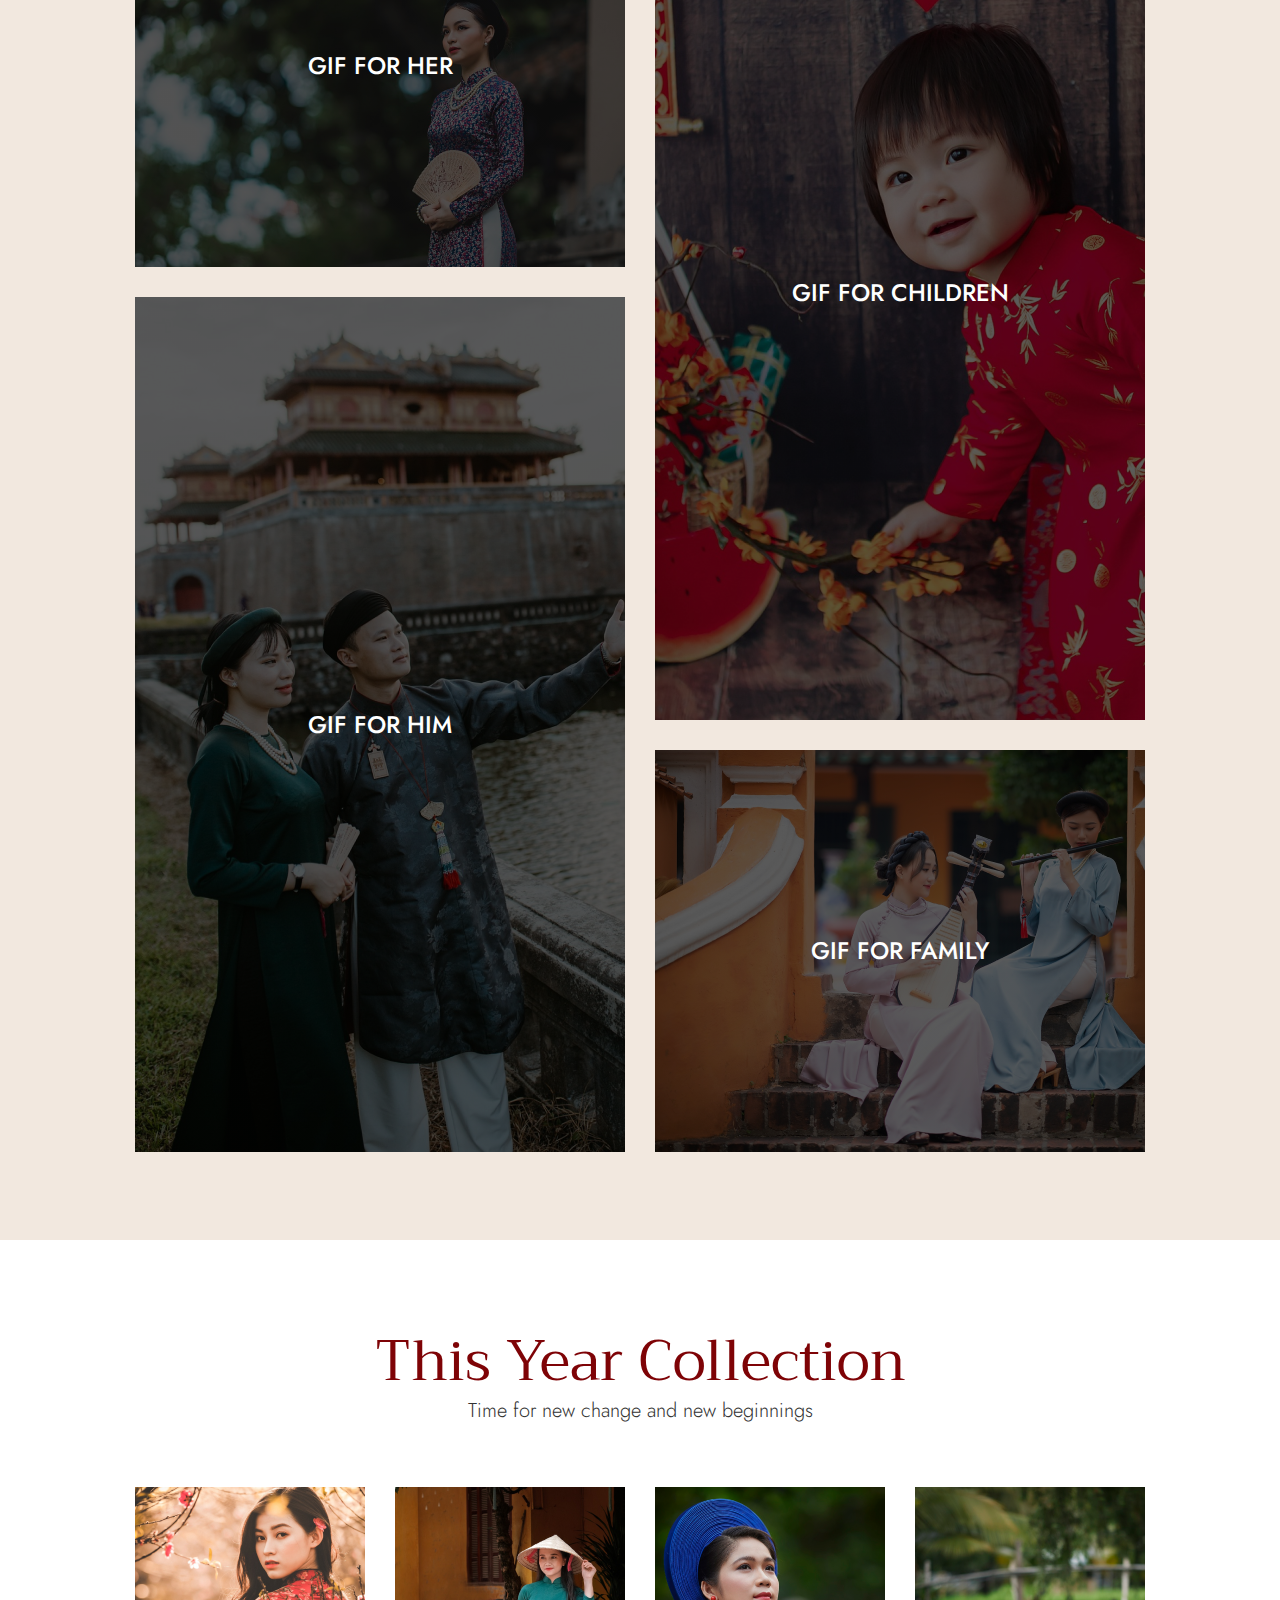
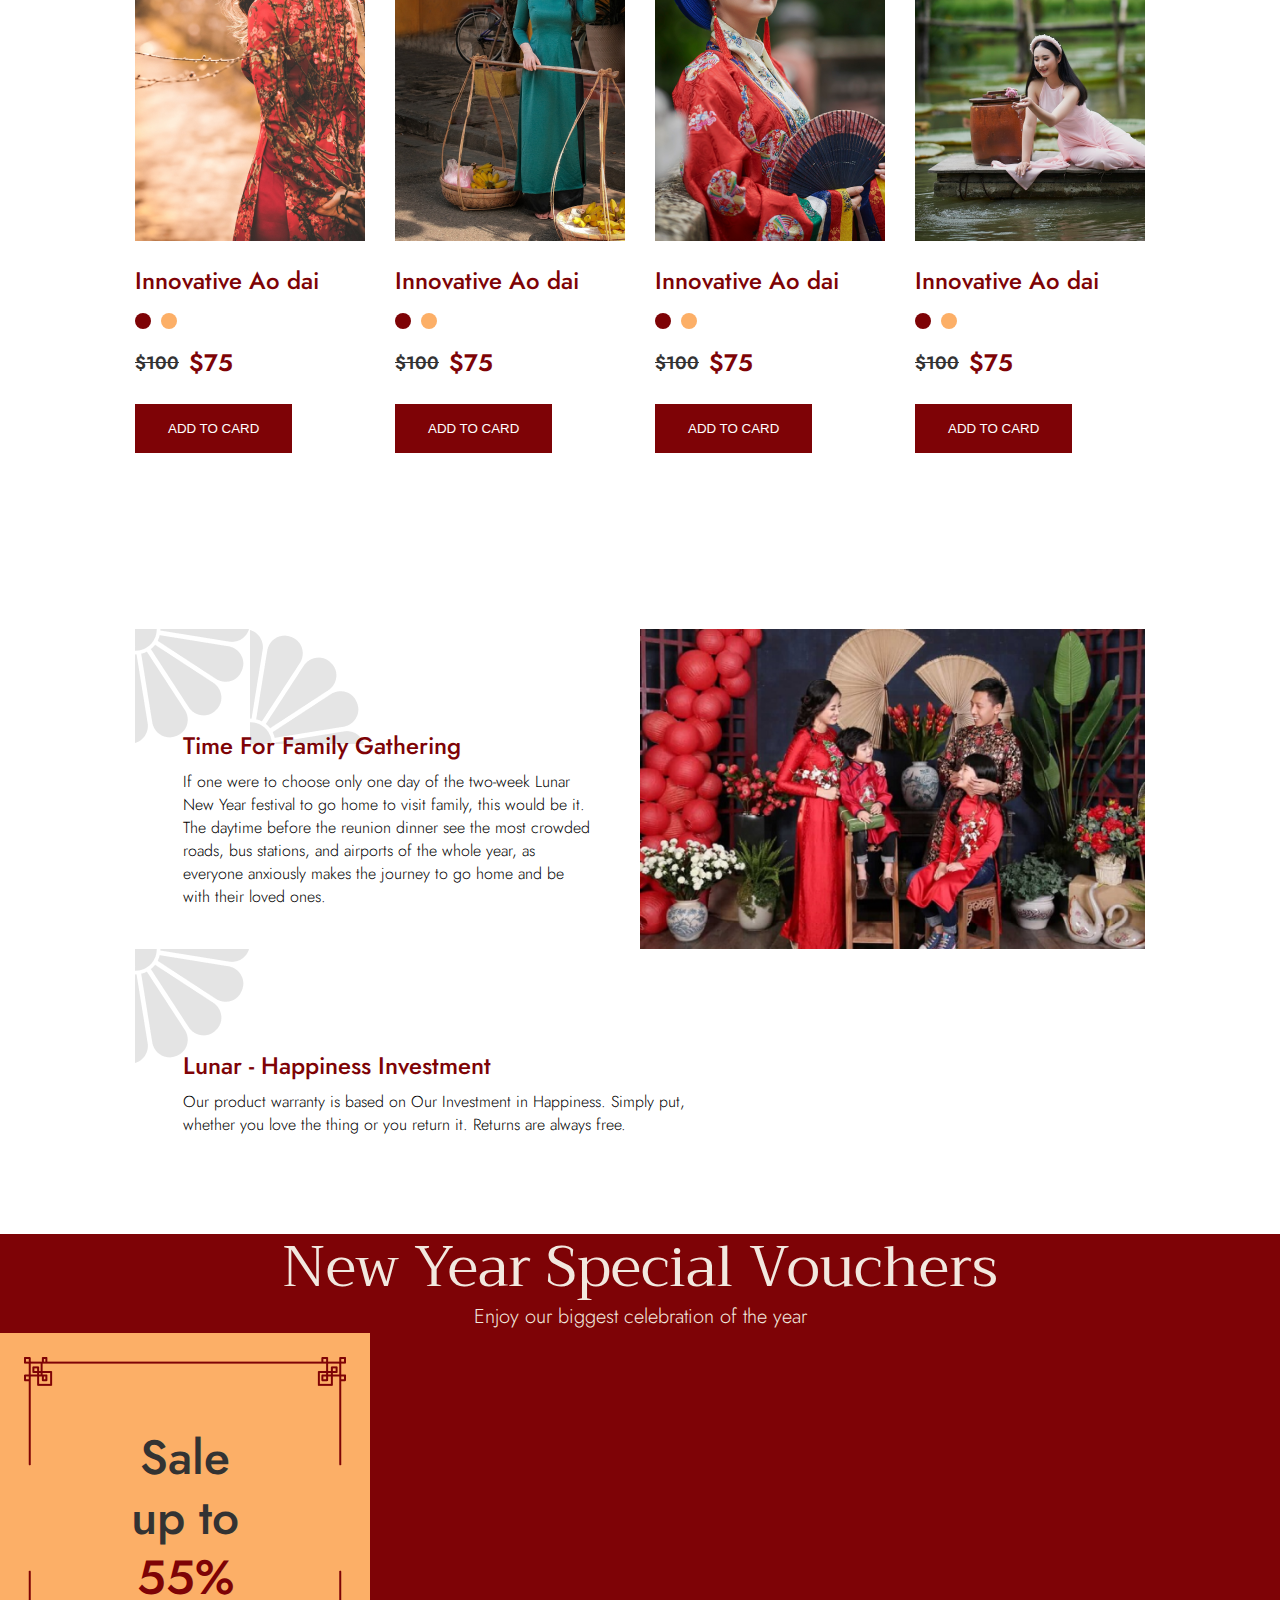
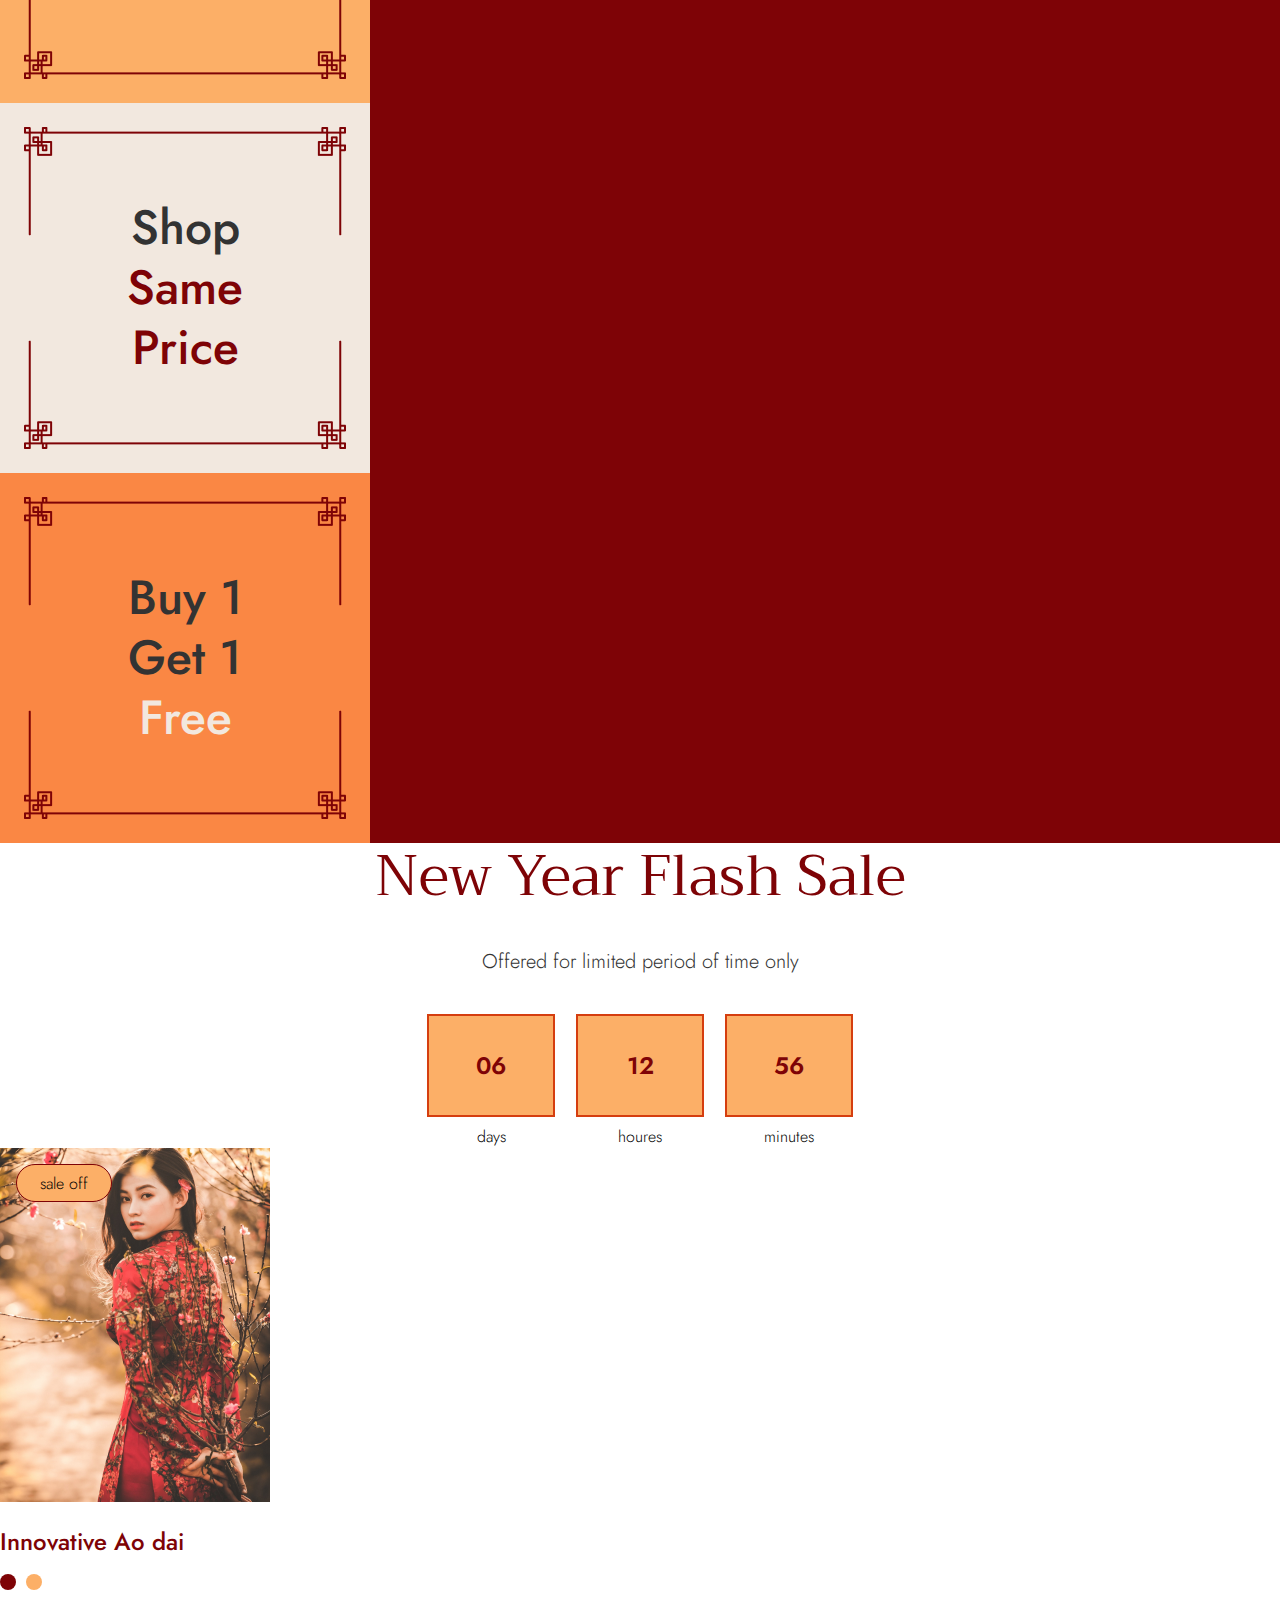
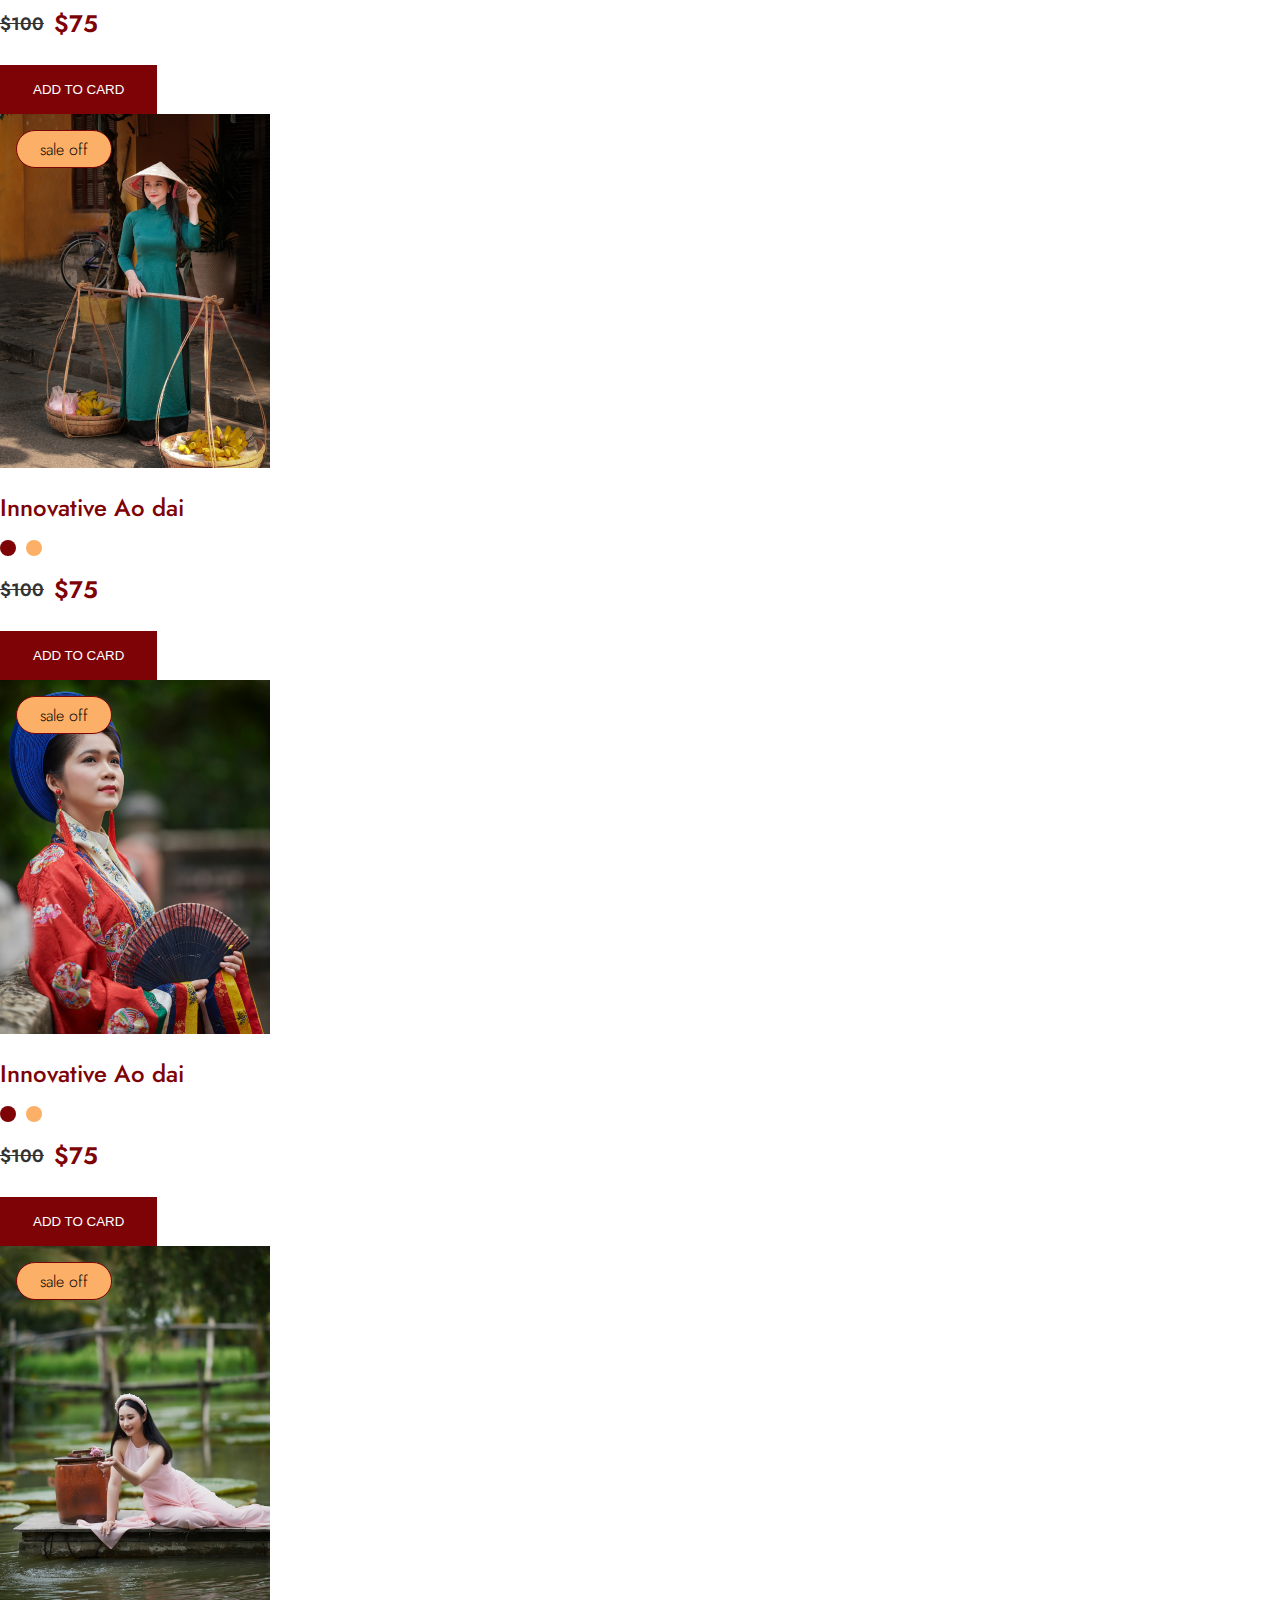
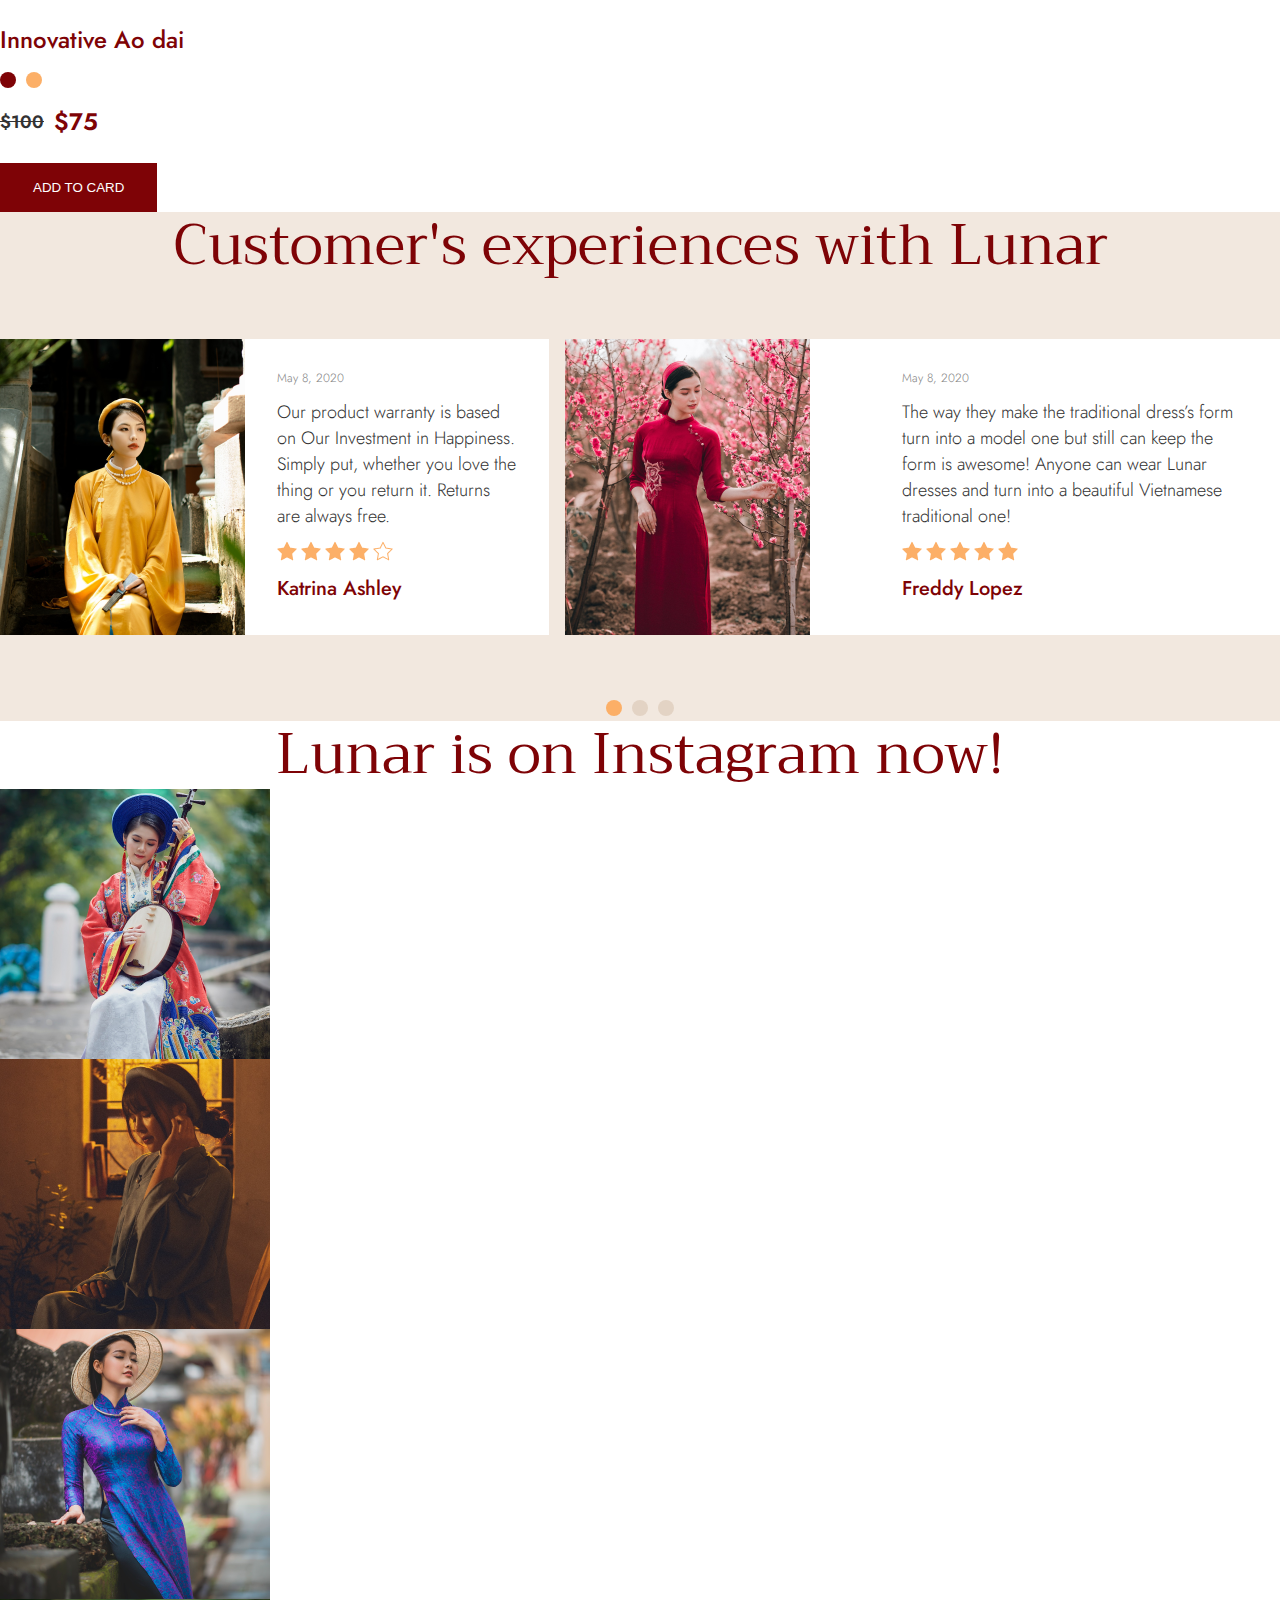
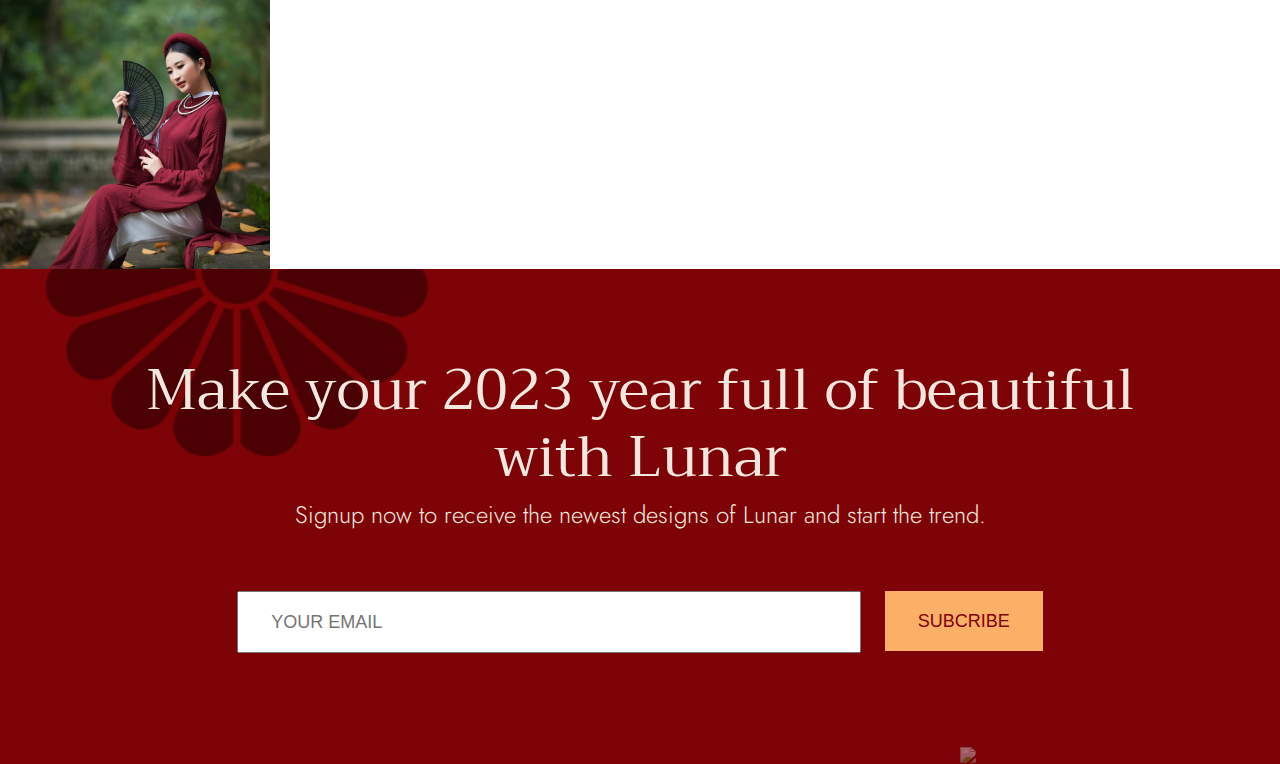
==== commit 4d5cc2e9: "final" ====
--- a/lunar/lunar.html
+++ b/lunar/lunar.html
@@ -18,569 +18,538 @@
     <title>Lunar</title>
   </head>
   <body>
-    <div>
-      <div class="celebration-header-container">
-        <div class="celebration-header-title-container color-bg">
-          <img class="decor-1" src="./images/celebration/Decor-2.png" />
-          <div class="celebration-header-text">
-            <div class="celebration-header-title font-title">
-              Lunar New Year Celebration
-            </div>
-            <div class="celebration-header-content">
-              Make the coming year 2023 your best and most prosperous one ever.
-              Let there be no room for transgressions or annoyances, and let
-              prosperity always be present!
-            </div>
-            <!-- <div class="celebration-header-btn"> -->
-            <button class="celebration-header-btn">Grab it now</button>
-            <img class="decor-2" src="./images/celebration/Decor-3.png" />
-          </div>
-        </div>
-        <div>
-          <img
-            class="celebration-header-image"
-            src="./images/celebration/celebration.png"
-          />
-        </div>
-      </div>
-      <div class="features">
-        <div class="features-container">
-          <div class="features-detail">
+    <!-- <div> -->
+
+    <div class="celebration-header-container">
+      <div class="celebration-header-title-container color-bg">
+        <img class="decor-1" src="./images/celebration/Decor-2.png" />
+        <div class="celebration-header-text">
+          <h1 class="celebration-header-title font-title">
+            Lunar New Year Celebration
+          </h1>
+          <p class="celebration-header-content">
+            Make the coming year 2023 your best and most prosperous one ever.
+            Let there be no room for transgressions or annoyances, and let
+            prosperity always be present!
+          </p>
+          <button class="celebration-header-btn">Grab it now</button>
+          <!-- <img class="decor-2" src="./images/celebration/Decor-3.png" /> -->
+        </div>
+      </div>
+      <img
+        class="celebration-header-image"
+        src="./images/celebration/celebration.png"
+      />
+    </div>
+    <!-- feature -->
+    <section>
+      <div class="container">
+        <div class="row">
+          <div class="col col-center">
             <img
               class="features-detail-icon"
               src="./images/icons/credit-card 1.png"
             />
-            <div class="features-detail-title">Payment method</div>
-            <div class="features-detail-content">
+            <h3 class="features-detail-title">Payment method</h3>
+            <p class="features-detail-content">
               Orders will be shipped within 10-15 business days for overseas
               orders and within 3-5 days for domestic orders
-            </div>
-          </div>
-
-          <div class="features-detail">
+            </p>
+          </div>
+
+          <div class="col col-center">
             <img
               class="features-detail-icon"
               src="./images/icons/shipping-1.png"
             />
-            <div class="features-detail-title">Shipping</div>
-            <div class="features-detail-content">
+            <h3 class="features-detail-title">Shipping</h3>
+            <p class="features-detail-content">
               We accept payment from Paypal, Payoneer, Klarna or credit cards!
               With the bill under 50$, we also provide COD method.
-            </div>
-          </div>
-
-          <div class="features-detail">
+            </p>
+          </div>
+
+          <div class="col col-center">
             <img
               class="features-detail-icon"
               src="./images/icons/Authenticity.png"
             />
-            <div class="features-detail-title sp-fea">Authenticity</div>
-            <div class="features-detail-content">
+            <h3 class="features-detail-title">Authenticity</h3>
+            <p class="features-detail-content">
               All our products are 100% designed by our local designers team.
               Promise to bring you all unique products!
-            </div>
-          </div>
-
-          <div class="features-detail">
+            </p>
+          </div>
+
+          <div class="col col-center">
             <img
               class="features-detail-icon"
               src="./images/icons/customer-service.png"
             />
-            <div class="features-detail-title sp-fea">Customer service</div>
-            <div class="features-detail-content">
+            <h3 class="features-detail-title">Customer service</h3>
+            <p class="features-detail-content">
               Our live chat is open 24/7 to support you while choosing, buying
               and receiving products.
-            </div>
-          </div>
-        </div>
-      </div>
-      <div class="gif spac">
-        <div class="gif-container d-c">
-          <div class="gif-center d-c">
-            <div class="gif-container-header-title font-title">
-              Gift for your loved one
-            </div>
-            <div class="gif-container-header-content">
-              Gather and celebrate the holiday together
-            </div>
-          </div>
-          <div class="gif-container-img">
-            <div class="gif-container-img-detail">
-              <div class="gif-container-img-detail-item item-1">
-                <p class="img-text-1">GIF FOR HER</p>
+            </p>
+          </div>
+        </div>
+      </div>
+    </section>
+
+    <section>
+      <div class="container gap gif">
+        <div class="gif-center d-c">
+          <h1 class="gif-container-header-title font-title">
+            Gift for your loved one
+          </h1>
+          <p class="gif-container-header-content">
+            Gather and celebrate the holiday together
+          </p>
+        </div>
+        <div class="container-1">
+         <div class="row-1">
+          <div class="col-gif gif-container-img-detail-item item-1">
+            GIF FOR HER
+          </div>
+          <div class="col-gif gif-container-img-detail-item item-2">
+            Gif for him
+          </div>
+          </div>
+          <div class="row-1 ">
+          
+          <div class="col-gif gif-container-img-detail-item item-3">
+            Gif for children
+          </div>
+          <div class="col-gif gif-container-img-detail-item item-4">
+            Gif for family
+          </div>
+        </div>
+      </div>
+        </div>
+      </div>
+    </section>
+
+    <section>
+      <div class="container gap gap-col">
+        <div class="center">
+          <h1 class="gif-container-header-title font-title">
+            This Year Collection
+          </h1>
+          <p class="gif-container-header-content">
+            Time for new change and new beginnings
+          </p>
+        </div>
+        <div class="row row-coll ">
+          <div class="col collection-col">
+          <div class="collection-detail-image img-col-1"></div>
+
+          <div class="collection-detail-info">
+            <h3 class="collection-detail-name">Innovative Ao dai</h3>
+            <div class="collection-detail-color">
+              <div class="dot color-bg"></div>
+              <div class="dot or"></div>
+            </div>
+            <div class="collection-detail-price">
+              $75
+              <div class="collection-detail-price-sale-off">$100</div>
+            </div>
+          </div>
+          <button class="add-card color-bg text-w bo">Add To Card</button>
+          </div>
+
+          <div class="col collection-col">
+            <div class="collection-detail-image img-col-2"></div>
+
+          <div class="collection-detail-info">
+            <h3 class="collection-detail-name">Innovative Ao dai</h3>
+            <div class="collection-detail-color">
+              <div class="dot color-bg"></div>
+              <div class="dot or"></div>
+            </div>
+            <div class="collection-detail-price">
+              $75
+              <div class="collection-detail-price-sale-off">$100</div>
+            </div>
+          </div>
+          <button class="add-card color-bg text-w bo">Add To Card</button>
+          </div>
+
+          <div class="col collection-col">
+            <div class="collection-detail-image img-col-3"></div>
+
+          <div class="collection-detail-info">
+            <h3 class="collection-detail-name">Innovative Ao dai</h3>
+            <div class="collection-detail-color">
+              <div class="dot color-bg"></div>
+              <div class="dot or"></div>
+            </div>
+            <div class="collection-detail-price">
+              $75
+              <div class="collection-detail-price-sale-off">$100</div>
+            </div>
+          </div>
+          <button class="add-card color-bg text-w bo">Add To Card</button>
+          </div>
+
+          <div class="col collection-col">
+            <div class="collection-detail-image img-col-4"></div>
+          <div class="collection-detail-info">
+            <h3 class="collection-detail-name">Innovative Ao dai</h3>
+            <div class="collection-detail-color">
+              <div class="dot color-bg"></div>
+              <div class="dot or"></div>
+            </div>
+            <div class="collection-detail-price">
+              $75
+              <div class="collection-detail-price-sale-off">$100</div>
+            </div>
+          </div>
+          <button class="add-card color-bg text-w bo">Add To Card</button>
+          </div>
+        </div>
+      </div>
+    </section>
+
+    <!-- Generic -->
+<section>
+  <div class="container">
+    <!-- <div class="gen-contain">
+      <div class="generic-container"> -->
+        <!-- <div class="generic-item p-c mb-rv"> -->
+          <div class="row-gen">
+          <div class="generic-item-content gen-w">
+            <img
+              class="i-decor sm"
+              src="./images/generic/generic-icon-1.png"
+            />
+            <img
+              class="i-decor-2 sm lb"
+              src="./images/generic/generic-icon-1.png"
+            />
+            <img
+              class="i-decor-3 sm rt"
+              src="./images/generic/generic-icon-1.png"
+            />
+            <img
+              class="i-decor-4 sm rb"
+              src="./images/generic/generic-icon-1.png"
+            />
+            <div class="generic-item-content-container">
+              <h3 class="generic-item-content-title">
+                Time For Family Gathering
+              </h3>
+              <p class="generic-item-content-detail">
+                If one were to choose only one day of the two-week Lunar New
+                Year festival to go home to visit family, this would be it.
+                The daytime before the reunion dinner see the most crowded
+                roads, bus stations, and airports of the whole year, as
+                everyone anxiously makes the journey to go home and be with
+                their loved ones.
+              </p>
+            </div>
+          </div>
+          <img class="generic-img im gen-w" src="./images/generic/generic-1.png" />
+        </div>
+
+        <div class="row-gen-2">
+          <div class="generic-item-content-2">
+            <img
+              class="i-decor sm"
+              src="./images/generic/generic-icon-1.png"
+            />
+            <img
+              class="i-decor-2 lb-1 sm"
+              src="./images/generic/generic-icon-1.png"
+            />
+            <img
+              class="i-decor-3 sm rt-1"
+              src="./images/generic/generic-icon-1.png"
+            />
+            <img
+              class="i-decor-4 sm rb-1"
+              src="./images/generic/generic-icon-1.png"
+            />
+            <div class="generic-item-content-container gen-w">
+              <h3 class="generic-item-content-title">
+                Lunar - Happiness Investment
+              </h3>
+              <p class="generic-item-content-detail">
+                Our product warranty is based on Our Investment in Happiness.
+                Simply put, whether you love the thing or you return it.
+                Returns are always free.
+              </p>
+            </div>
+          </div>
+          <!-- <img class="generic-img gen-w" src="./images/generic/generic-2.png" /> -->
+        </div>
+      <!-- </div>
+    </div> -->
+  </div>
+</section>
+    <!-- Vourchers -->
+    <div class="vouchers spac color-bg">
+      <div class="vouchers-container collection-container">
+        <div class="center pc-t">
+          <h1 class="vouchers-header-title font-title">
+            New Year Special Vouchers
+          </h1>
+          <p class="vouchers-header-content">
+            Enjoy our biggest celebration of the year
+          </p>
+        </div>
+        <div class="collection-detail-container vouchers-spc">
+          <div class="vourchers-detail c-v1 img-v">
+            <div class="vourchers-detail-title center">
+              <p class="color-gr">Sale</p>
+              <p class="color-gr">up to</p>
+              <p class="color-r">55%</p>
+            </div>
+          </div>
+
+          <div class="vourchers-detail c-v2 img-v">
+            <div class="vourchers-detail-title center">
+              <p class="color-gr">Shop</p>
+              <p class="color-r">Same</p>
+              <p class="color-r">Price</p>
+            </div>
+          </div>
+
+          <div class="vourchers-detail c-v3 img-v">
+            <div class="vourchers-detail-title center">
+              <p class="color-gr">Buy 1</p>
+              <p class="color-gr">Get 1</p>
+              <p class="w">Free</p>
+            </div>
+          </div>
+        </div>
+      </div>
+    </div>
+    <!-- Flash sale -->
+    <div class="collection spac">
+      <div class="collection-container">
+        <div class="center gap-time">
+          <h1 class="gif-container-header-title font-title">
+            New Year Flash Sale
+          </h1>
+          <p class="gif-container-header-content">
+            Offered for limited period of time only
+          </p>
+
+          <div class="time-out center">
+            <div class="day">
+              <div class="day-num">06</div>
+              <div class="day-text">days</div>
+            </div>
+            <div class="day">
+              <div class="day-num">12</div>
+              <div class="day-text">houres</div>
+            </div>
+            <div class="day">
+              <div class="day-num">56</div>
+              <div class="day-text">minutes</div>
+            </div>
+          </div>
+        </div>
+
+        <div class="collection-detail">
+          <div class="collection-detail-container">
+            <div class="couple-item">
+              <div class="item">
+                <div class="img-sale-off-1 size-img">
+                  <div class="btn-sale c-v1">sale off</div>
+                </div>
+
+                <div class="collection-detail-info">
+                  <h3 class="collection-detail-name">Innovative Ao dai</h3>
+                  <div class="collection-detail-color">
+                    <div class="dot color-bg"></div>
+                    <div class="dot or"></div>
+                  </div>
+                  <div class="collection-detail-price">
+                    $75
+                    <div class="collection-detail-price-sale-off">$100</div>
+                  </div>
+                </div>
+                <button class="add-card color-bg text-w bo">Add To Card</button>
               </div>
-              <div class="gif-container-img-detail-item item-2">
-                <!-- Gif for him -->
-                <p class="img-text-2">Gif for him</p>
+
+              <div class="item">
+                <div class="img-sale-off-2 size-img">
+                  <div class="btn-sale c-v1">sale off</div>
+                </div>
+
+                <div class="collection-detail-info">
+                  <h3 class="collection-detail-name">Innovative Ao dai</h3>
+                  <div class="collection-detail-color">
+                    <div class="dot color-bg"></div>
+                    <div class="dot or"></div>
+                  </div>
+                  <div class="collection-detail-price">
+                    $75
+                    <div class="collection-detail-price-sale-off">$100</div>
+                  </div>
+                </div>
+                <button class="add-card color-bg text-w bo">Add To Card</button>
               </div>
             </div>
-            <div class="gif-container-img-detail">
-              <div class="gif-container-img-detail-item item-3">
-                <p class="img-text-2 img-text-3">Gif for children</p>
+
+            <div class="couple-item">
+              <div class="item">
+                <div class="img-sale-off-3 size-img">
+                  <div class="btn-sale c-v1">sale off</div>
+                </div>
+
+                <div class="collection-detail-info">
+                  <h3 class="collection-detail-name">Innovative Ao dai</h3>
+                  <div class="collection-detail-color">
+                    <div class="dot color-bg"></div>
+                    <div class="dot or"></div>
+                  </div>
+                  <div class="collection-detail-price">
+                    $75
+                    <div class="collection-detail-price-sale-off">$100</div>
+                  </div>
+                </div>
+                <button class="add-card color-bg text-w bo">Add To Card</button>
               </div>
-              <div class="gif-container-img-detail-item item-4">
-                <p class="img-text-1 img-text-4">Gif for family</p>
+
+              <div class="item">
+                <div class="img-sale-off-4 size-img">
+                  <div class="btn-sale c-v1">sale off</div>
+                </div>
+
+                <div class="collection-detail-info">
+                  <h3 class="collection-detail-name">Innovative Ao dai</h3>
+                  <div class="collection-detail-color">
+                    <div class="dot color-bg"></div>
+                    <div class="dot or"></div>
+                  </div>
+                  <div class="collection-detail-price">
+                    $75
+                    <div class="collection-detail-price-sale-off">$100</div>
+                  </div>
+                </div>
+                <button class="add-card color-bg text-w bo">Add To Card</button>
               </div>
             </div>
           </div>
         </div>
       </div>
-      <!-- Collection -->
-      <div class="collection spac">
-        <div class="collection-container">
-          <div class="center">
-            <div class="gif-container-header-title font-title">
-              This Year Collection
-            </div>
-            <div class="gif-container-header-content">
-              Time for new change and new beginnings
-            </div>
-          </div>
-          <div class="collection-detail">
-            <div class="collection-detail-container">
-              <div class="couple-item">
-                <div class="item">
-                  <img
-                    class="collection-detail-image"
-                    src="./images/collection/collection-1.png"
-                  />
-
-                  <div class="collection-detail-info">
-                    <div class="collection-detail-name">Innovative Ao dai</div>
-                    <div class="collection-detail-color">
-                      <div class="dot color-bg"></div>
-                      <div class="dot or"></div>
-                    </div>
-                    <div class="collection-detail-price">
-                      $75
-                      <div class="collection-detail-price-sale-off">$100</div>
-                    </div>
-                  </div>
-                  <button class="add-card color-bg text-w bo">
-                    Add To Card
-                  </button>
-                </div>
-
-                <div class="item">
-                  <img
-                    class="collection-detail-image"
-                    src="./images/collection/collection-2.png"
-                  />
-
-                  <div class="collection-detail-info">
-                    <div class="collection-detail-name">Innovative Ao dai</div>
-                    <div class="collection-detail-color">
-                      <div class="dot color-bg"></div>
-                      <div class="dot or"></div>
-                    </div>
-                    <div class="collection-detail-price">
-                      $75
-                      <div class="collection-detail-price-sale-off">$100</div>
-                    </div>
-                  </div>
-                  <button class="add-card color-bg text-w bo">
-                    Add To Card
-                  </button>
-                </div>
+    </div>
+    <!-- exprience -->
+    <div class="gif spac">
+      <div class="exp-container">
+        <h1 class="gif-container-header-title center font-title">
+          Customer's experiences with Lunar
+        </h1>
+        <div class="df exp-contain">
+          <div class="experiences-item">
+            <img
+              class="experiences-item-1"
+              src="./images/experiences/experiences-1.png"
+            />
+            <div class="experiences-content-container">
+              <div class="experiences-content-day co-gr3">May 8, 2020</div>
+              <p class="experiences-content-title">
+                Our product warranty is based on Our Investment in Happiness.
+                Simply put, whether you love the thing or you return it. Returns
+                are always free.
+              </p>
+              <div class="experiences-content-rate">
+                <img class="star" src="./images/experiences/star-1.png" />
+                <img class="star" src="./images/experiences/star-1.png" />
+                <img class="star" src="./images/experiences/star-1.png" />
+                <img class="star" src="./images/experiences/star-1.png" />
+                <img class="star" src="./images/experiences/star-2.png" />
               </div>
-
-              <div class="couple-item">
-                <div class="item">
-                  <img
-                    class="collection-detail-image"
-                    src="./images/collection/collection-3.png"
-                  />
-
-                  <div class="collection-detail-info">
-                    <div class="collection-detail-name">Innovative Ao dai</div>
-                    <div class="collection-detail-color">
-                      <div class="dot color-bg"></div>
-                      <div class="dot or"></div>
-                    </div>
-                    <div class="collection-detail-price">
-                      $75
-                      <div class="collection-detail-price-sale-off">$100</div>
-                    </div>
-                  </div>
-                  <button class="add-card color-bg text-w bo">
-                    Add To Card
-                  </button>
-                </div>
-
-                <div class="item">
-                  <img
-                    class="collection-detail-image"
-                    src="./images/collection/collection-4.png"
-                  />
-
-                  <div class="collection-detail-info">
-                    <div class="collection-detail-name">Innovative Ao dai</div>
-                    <div class="collection-detail-color">
-                      <div class="dot color-bg"></div>
-                      <div class="dot or"></div>
-                    </div>
-                    <div class="collection-detail-price">
-                      $75
-                      <div class="collection-detail-price-sale-off">$100</div>
-                    </div>
-                  </div>
-                  <button class="add-card color-bg text-w bo">
-                    Add To Card
-                  </button>
-                </div>
+              <div class="experiences-content-author">Katrina Ashley</div>
+            </div>
+          </div>
+
+          <div class="experiences-item gap none">
+            <img src="./images/experiences/experiences-2.png" />
+            <div class="experiences-content-container">
+              <div class="experiences-content-day co-gr3">May 8, 2020</div>
+              <p class="experiences-content-title">
+                The way they make the traditional dress’s form turn into a model
+                one but still can keep the form is awesome! Anyone can wear
+                Lunar dresses and turn into a beautiful Vietnamese traditional
+                one!
+              </p>
+              <div class="experiences-content-rate">
+                <img src="./images/experiences/star-1.png" />
+                <img src="./images/experiences/star-1.png" />
+                <img src="./images/experiences/star-1.png" />
+                <img src="./images/experiences/star-1.png" />
+                <img src="./images/experiences/star-1.png" />
               </div>
-            </div>
-          </div>
-        </div>
-      </div>
-      <!-- Generic -->
-      <div class="generic">
-        <div class="gen-contain">
-          <div class="generic-container">
-            <div class="generic-item p-c mb-rv">
-              <div class="generic-item-content">
-                <img
-                  class="i-decor sm"
-                  src="./images/generic/generic-icon-1.png"
-                />
-                <img
-                  class="i-decor-2 sm lb"
-                  src="./images/generic/generic-icon-1.png"
-                />
-                <img
-                  class="i-decor-3 sm rt"
-                  src="./images/generic/generic-icon-1.png"
-                />
-                <img
-                  class="i-decor-4 sm rb"
-                  src="./images/generic/generic-icon-1.png"
-                />
-                <div class="generic-item-content-container">
-                  <div class="generic-item-content-title">
-                    Time For Family Gathering
-                  </div>
-                  <div class="generic-item-content-detail">
-                    If one were to choose only one day of the two-week Lunar New
-                    Year festival to go home to visit family, this would be it.
-                    The daytime before the reunion dinner see the most crowded
-                    roads, bus stations, and airports of the whole year, as
-                    everyone anxiously makes the journey to go home and be with
-                    their loved ones.
-                  </div>
-                </div>
-              </div>
+              <div class="experiences-content-author">Freddy Lopez</div>
+            </div>
+          </div>
+        </div>
+        <div class="exp-dot">
+          <div class="dot or dot-gap"></div>
+          <div class="dot dot-co dot-gap"></div>
+          <div class="dot dot-co dot-gap"></div>
+        </div>
+        <!-- </div> -->
+      </div>
+    </div>
+    <!-- instagram -->
+    <div class="collection spac">
+      <div class="collection-container">
+        <div class="center">
+          <h1 class="gif-container-header-title font-title">
+            Lunar is on Instagram now!
+          </h1>
+        </div>
+
+        <div class="collection-detail">
+          <div class="collection-detail-container">
+            <div class="couple-item">
               <img
-                class="generic-img im"
-                src="./images/generic/generic-1.png"
+                class="item insta"
+                src="./images/instagram/instagram-1.png"
               />
-            </div>
-
-            <div class="generic-item p-c rev mb-rv">
-              <div class="generic-item-content-2">
-                <img
-                  class="i-decor sm"
-                  src="./images/generic/generic-icon-1.png"
-                />
-                <img
-                  class="i-decor-2 lb-1 sm"
-                  src="./images/generic/generic-icon-1.png"
-                />
-                <img
-                  class="i-decor-3 sm rt-1"
-                  src="./images/generic/generic-icon-1.png"
-                />
-                <img
-                  class="i-decor-4 sm rb-1"
-                  src="./images/generic/generic-icon-1.png"
-                />
-                <div class="generic-item-content-container">
-                  <div class="generic-item-content-title">
-                    Lunar - Happiness Investment
-                  </div>
-                  <div class="generic-item-content-detail">
-                    Our product warranty is based on Our Investment in
-                    Happiness. Simply put, whether you love the thing or you
-                    return it. Returns are always free.
-                  </div>
-                </div>
-              </div>
-              <img class="generic-img" src="./images/generic/generic-2.png" />
-            </div>
-          </div>
-        </div>
-      </div>
-      <!-- Vourchers -->
-      <div class="vouchers spac color-bg">
-        <div class="vouchers-container collection-container">
-          <div class="center pc-t">
-            <div class="vouchers-header-title font-title">
-              New Year Special Vouchers
-            </div>
-            <div class="vouchers-header-content">
-              Enjoy our biggest celebration of the year
-            </div>
-          </div>
-          <div class="collection-detail-container vouchers-spc">
-            <div class="vourchers-detail c-v1 img-v">
-              <div class="vourchers-detail-title center">
-                <p class="color-gr">Sale</p>
-                <p class="color-gr">up to</p>
-                <p class="color-r">55%</p>
-              </div>
-            </div>
-
-            <div class="vourchers-detail c-v2 img-v">
-              <div class="vourchers-detail-title center">
-                <p class="color-gr">Shop</p>
-                <p class="color-r">Same</p>
-                <p class="color-r">Price</p>
-              </div>
-            </div>
-
-            <div class="vourchers-detail c-v3 img-v">
-              <div class="vourchers-detail-title center">
-                <p class="color-gr">Buy 1</p>
-                <p class="color-gr">Get 1</p>
-                <p class="w">Free</p>
-              </div>
-            </div>
-          </div>
-        </div>
-      </div>
-      <!-- Flash sale -->
-      <div class="collection spac">
-        <div class="collection-container">
-          <div class="center gap-time">
-            <div class="gif-container-header-title font-title">
-              New Year Flash Sale
-            </div>
-            <div class="gif-container-header-content">
-              Offered for limited period of time only
-            </div>
-
-            <div class="time-out center">
-              <div class="day">
-                <div class="day-num">06</div>
-                <div class="day-text">days</div>
-              </div>
-              <div class="day">
-                <div class="day-num">12</div>
-                <div class="day-text">houres</div>
-              </div>
-              <div class="day">
-                <div class="day-num">56</div>
-                <div class="day-text">minutes</div>
-              </div>
-            </div>
-          </div>
-
-          <div class="collection-detail">
-            <div class="collection-detail-container">
-              <div class="couple-item">
-                <div class="item">
-                  <div class="img-sale-off-1 size-img">
-                    <div class="btn-sale c-v1">sale off</div>
-                  </div>
-
-                  <div class="collection-detail-info">
-                    <div class="collection-detail-name">Innovative Ao dai</div>
-                    <div class="collection-detail-color">
-                      <div class="dot color-bg"></div>
-                      <div class="dot or"></div>
-                    </div>
-                    <div class="collection-detail-price">
-                      $75
-                      <div class="collection-detail-price-sale-off">$100</div>
-                    </div>
-                  </div>
-                  <button class="add-card color-bg text-w bo">
-                    Add To Card
-                  </button>
-                </div>
-
-                <div class="item">
-                  <div class="img-sale-off-2 size-img">
-                    <div class="btn-sale c-v1">sale off</div>
-                  </div>
-
-                  <div class="collection-detail-info">
-                    <div class="collection-detail-name">Innovative Ao dai</div>
-                    <div class="collection-detail-color">
-                      <div class="dot color-bg"></div>
-                      <div class="dot or"></div>
-                    </div>
-                    <div class="collection-detail-price">
-                      $75
-                      <div class="collection-detail-price-sale-off">$100</div>
-                    </div>
-                  </div>
-                  <button class="add-card color-bg text-w bo">
-                    Add To Card
-                  </button>
-                </div>
-              </div>
-
-              <div class="couple-item">
-                <div class="item">
-                  <div class="img-sale-off-3 size-img">
-                    <div class="btn-sale c-v1">sale off</div>
-                  </div>
-
-                  <div class="collection-detail-info">
-                    <div class="collection-detail-name">Innovative Ao dai</div>
-                    <div class="collection-detail-color">
-                      <div class="dot color-bg"></div>
-                      <div class="dot or"></div>
-                    </div>
-                    <div class="collection-detail-price">
-                      $75
-                      <div class="collection-detail-price-sale-off">$100</div>
-                    </div>
-                  </div>
-                  <button class="add-card color-bg text-w bo">
-                    Add To Card
-                  </button>
-                </div>
-
-                <div class="item">
-                  <div class="img-sale-off-4 size-img">
-                    <div class="btn-sale c-v1">sale off</div>
-                  </div>
-
-                  <div class="collection-detail-info">
-                    <div class="collection-detail-name">Innovative Ao dai</div>
-                    <div class="collection-detail-color">
-                      <div class="dot color-bg"></div>
-                      <div class="dot or"></div>
-                    </div>
-                    <div class="collection-detail-price">
-                      $75
-                      <div class="collection-detail-price-sale-off">$100</div>
-                    </div>
-                  </div>
-                  <button class="add-card color-bg text-w bo">
-                    Add To Card
-                  </button>
-                </div>
-              </div>
-            </div>
-          </div>
-        </div>
-      </div>
-      <!-- exprience -->
-      <div class="gif spac">
-        <div class="exp-container">
-          <div class="gif-container-header-title center font-title">
-            Customer's experiences with Lunar
-          </div>
-          <div class="df exp-contain">
-            <div class="experiences-item">
               <img
-                class="experiences-item-1"
-                src="./images/experiences/experiences-1.png"
+                class="item insta"
+                src="./images/instagram/instagram-2.png"
               />
-              <div class="experiences-content-container">
-                <div class="experiences-content-day co-gr3">May 8, 2020</div>
-                <div class="experiences-content-title">
-                  Our product warranty is based on Our Investment in Happiness.
-                  Simply put, whether you love the thing or you return it.
-                  Returns are always free.
-                </div>
-                <div class="experiences-content-rate">
-                  <img class="star" src="./images/experiences/star-1.png" />
-                  <img class="star" src="./images/experiences/star-1.png" />
-                  <img class="star" src="./images/experiences/star-1.png" />
-                  <img class="star" src="./images/experiences/star-1.png" />
-                  <img class="star" src="./images/experiences/star-2.png" />
-                </div>
-                <div class="experiences-content-author">Katrina Ashley</div>
-              </div>
-            </div>
-
-            <div class="experiences-item gap none">
-              <img src="./images/experiences/experiences-2.png" />
-              <div class="experiences-content-container">
-                <div class="experiences-content-day co-gr3">May 8, 2020</div>
-                <div class="experiences-content-title">
-                  The way they make the traditional dress’s form turn into a
-                  model one but still can keep the form is awesome! Anyone can
-                  wear Lunar dresses and turn into a beautiful Vietnamese
-                  traditional one!
-                </div>
-                <div class="experiences-content-rate">
-                  <img src="./images/experiences/star-1.png" />
-                  <img src="./images/experiences/star-1.png" />
-                  <img src="./images/experiences/star-1.png" />
-                  <img src="./images/experiences/star-1.png" />
-                  <img src="./images/experiences/star-1.png" />
-                </div>
-                <div class="experiences-content-author">Freddy Lopez</div>
-              </div>
-            </div>
-          </div>
-          <div class="exp-dot">
-            <div class="dot or dot-gap"></div>
-            <div class="dot dot-co dot-gap"></div>
-            <div class="dot dot-co dot-gap"></div>
-          </div>
-          <!-- </div> -->
-        </div>
-      </div>
-      <!-- instagram -->
-      <div class="collection spac">
-        <div class="collection-container">
-          <div class="center">
-            <div class="gif-container-header-title font-title">
-              Lunar is on Instagram now!
-            </div>
-          </div>
-
-          <div class="collection-detail">
-            <div class="collection-detail-container">
-              <div class="couple-item">
-                <img
-                  class="item insta"
-                  src="./images/instagram/instagram-1.png"
-                />
-                <img
-                  class="item insta"
-                  src="./images/instagram/instagram-2.png"
-                />
-              </div>
-              <div class="couple-item">
-                <img
-                  class="item insta"
-                  src="./images/instagram/instagram-3.png"
-                />
-                <img
-                  class="item insta"
-                  src="./images/instagram/instagram-4.png"
-                />
-              </div>
-            </div>
-          </div>
-        </div>
-      </div>
-      <!-- final -->
-      <div class="color-bg final">
-        <img class="decor-4" src="./images/celebration/Decor-2.png" />
-        <div class="final-spac">
-          <div class="co-fi">
-            <div class="fi-fo font-title">
-              Make your 2023 year full of beautiful with Lunar
-            </div>
-            <div class="final-content">
-              Signup now to receive the newest designs of Lunar and start the
-              trend.
-            </div>
-          </div>
-          <div class="final-btn">
-            <input class="final-btn-i df" placeholder="YOUR EMAIL" />
-            <button class="celebration-header-btn w-btn">Subcribe</button>
-          </div>
-        </div>
-        <img class="decor-3" src="./images/celebration/Decor-3.png" />
+            </div>
+            <div class="couple-item">
+              <img
+                class="item insta"
+                src="./images/instagram/instagram-3.png"
+              />
+              <img
+                class="item insta"
+                src="./images/instagram/instagram-4.png"
+              />
+            </div>
+          </div>
+        </div>
       </div>
     </div>
+    <!-- final -->
+    <div class="color-bg final">
+      <!-- <img class="decor-4" src="./images/celebration/Decor-2.png" /> -->
+      <div class="final-spac">
+        <div class="co-fi">
+          <h1 class="fi-fo font-title">
+            Make your 2023 year full of beautiful with Lunar
+          </h1>
+          <p class="final-content">
+            Signup now to receive the newest designs of Lunar and start the
+            trend.
+          </p>
+        </div>
+        <div class="final-btn">
+          <input class="final-btn-i df" placeholder="YOUR EMAIL" />
+          <button class="celebration-header-btn w-btn">Subcribe</button>
+        </div>
+      </div>
+      <img class="decor-3" src="./images/celebration/Decor-3.png" />
+    </div>
+    <!-- </div> -->
   </body>
 </html>
--- a/lunar/lunar.css
+++ b/lunar/lunar.css
@@ -23,11 +23,15 @@
 .celebration-header-container {
   display: flex;
   flex-direction: row;
-  height: 725px;
+  width: 100%;
+  /* max-width: 1440px; */
 }
 
 .celebration-header-title-container {
-  width: 80%;
+  background-image: url("./images/celebration/decor-3.png");
+  background-repeat: no-repeat;
+  background-position: 80% 100%;
+  width: 70%;
   color: #f2e8df;
 }
 
@@ -40,6 +44,7 @@
   width: 70%;
   margin-top: 5%;
   margin-left: 15%;
+  margin-bottom: 15%;
 }
 
 .celebration-header-title {
@@ -51,6 +56,7 @@
   line-height: 160%;
   margin: 60px auto;
   align-self: stretch;
+  /* -webkit-font-smoothing: antialiased; */
 }
 
 .celebration-header-btn {
@@ -71,6 +77,7 @@
 }
 
 .celebration-header-image {
+  width: 30%;
 }
 
 .decor-2 {
@@ -82,12 +89,11 @@
 @media only screen and (max-width: 600px) {
   .celebration-header-container {
     flex-direction: column;
-    height: 863px;
   }
 
   .celebration-header-title-container {
     width: 100%;
-    color: #f2e8df;
+    background-size: 45%;
   }
 
   .decor-1 {
@@ -125,34 +131,28 @@
     width: 100%;
   }
 }
-
-.features {
+/* container//// */
+.container {
   display: flex;
   flex-direction: column;
   justify-content: center;
-  align-items: center;
   padding: 88px 135px;
 }
-.features-container {
-  display: flex;
-  flex-direction: row;
-  justify-content: center;
+
+.row {
+  display: flex;
+  flex-direction: row;
   gap: 30px;
 }
 
-.features-detail {
-  display: flex;
-  flex-direction: column;
-  align-items: center;
+.col {
+  display: flex;
+  flex-direction: column;
   gap: 24px;
-
-  width: 20%;
-}
-/* .sp-fea {
-  margin-top: -10px;
-} */
-
-.features-detail-icon {
+  width: calc(100% / 12 * 3);
+}
+.col-center {
+  align-items: center;
 }
 .features-detail-title {
   font-weight: 500;
@@ -167,17 +167,15 @@
 }
 
 @media only screen and (max-width: 600px) {
-  .features {
+  .container {
     padding: 52px 15px;
-    margin-top: 112px;
     gap: 10px;
   }
-  .features-container {
+  .row {
     flex-direction: column;
     gap: 32px;
-    align-items: center;
-  }
-  .features-detail {
+  }
+  .col {
     gap: 16px;
     width: 100%;
   }
@@ -185,29 +183,41 @@
 
 /* GIF------- */
 
-/* .spac {
-  padding: 88px 135px;
-  gap: 10px;
-} */
-.spac {
-  padding: 88px;
-  gap: 10px;
-}
 .gif {
   background-color: #f2e8df;
 }
 
+.container-1 {
+  display: flex;
+  flex-direction: row;
+  align-items: flex-start;
+  width: 100%;
+  padding: 0px;
+  gap: 30px;
+}
+
+.row-1 {
+  display: flex;
+  flex-direction: column;
+  align-items: flex-start;
+  padding: 0px;
+  gap: 30px;
+  width: 100%;
+}
+
+.col-gif {
+  color: #ffffff;
+  width: 100%;
+}
+.gap {
+  gap: 60px;
+}
+
 .d-c {
   display: flex;
   flex-direction: column;
 }
-.gif-container {
-  display: flex;
-  flex-direction: column;
-  align-items: center;
-  padding: 0px;
-  gap: 60px;
-}
+
 .gif-center {
   align-items: center;
   padding: 0px;
@@ -223,69 +233,49 @@
   line-height: 32px;
   color: #333333;
 }
-.gif-container-img {
-  color: #ffffff;
-  display: flex;
-  flex-direction: row;
-  align-items: flex-start;
-  gap: 30px;
-}
-.gif-container-img-detail {
-  display: flex;
-  flex-direction: column;
-  align-items: flex-start;
-  gap: 30px;
-}
+
+/* .spac {
+  padding: 88px 135px;
+  gap: 10px;
+}
+ */
 
 .gif-container-img-detail-item {
+  display: flex;
   font-weight: 500;
   font-size: 24px;
   line-height: 32px;
-  text-align: center;
   text-transform: uppercase;
-}
-.img-text-1 {
-  margin-top: 40%;
-}
-
-.img-text-2 {
-  margin-top: 60%;
+  align-items: center;
+  justify-content: center;
 }
 .item-1 {
-  /* width: 570px; */
-  width: 100%;
   height: 402px;
   background: linear-gradient(0deg, rgba(0, 0, 0, 0.4), rgba(0, 0, 0, 0.4)),
-    url("./images/gif/gif-1.png"), no-repeat;
+    url("./images/gif/gif-1.png");
+  background-repeat: no-repeat;
+  background-size: cover;
 }
 .item-2 {
-  width: 570px;
   height: 855px;
   background: linear-gradient(0deg, rgba(0, 0, 0, 0.4), rgba(0, 0, 0, 0.4)),
     url("./images/gif/gif-2.png"), no-repeat;
 }
 .item-3 {
-  width: 100%;
   height: 855px;
   background: linear-gradient(0deg, rgba(0, 0, 0, 0.4), rgba(0, 0, 0, 0.4)),
     url("./images/gif/gif-3.png"), no-repeat;
 }
 .item-4 {
-  width: 570px;
   height: 402px;
   background: linear-gradient(0deg, rgba(0, 0, 0, 0.4), rgba(0, 0, 0, 0.4)),
     url("./images/gif/gif-4.png"), no-repeat;
 }
 @media only screen and (max-width: 600px) {
-  .gif {
-    padding: 0px;
-  }
-  .gif-container {
-    gap: 4px;
-  }
-  .gif-container-header {
-    margin-top: 25px;
-  }
+  .gap {
+    gap: 32px;
+  }
+
   .gif-container-header-title {
     font-size: 24px;
     font-weight: 400;
@@ -297,32 +287,24 @@
     font-size: 14px;
     line-height: 19px;
   }
-  .gif-container-img {
+  .container-1 {
     flex-direction: column;
   }
-  .img-text-4 {
-    margin-top: 60%;
-  }
-  .img-text-3 {
-    margin-top: 40%;
-  }
+
   .item-1 {
-    width: 345px;
     height: 242px;
     background-image: url("./images/gif/img-1.png");
+    background-size: cover;
   }
   .item-2 {
-    width: 100%;
     height: 527px;
     background-image: url("./images/gif/img-2.png");
   }
   .item-3 {
-    width: 345px;
     height: 242px;
     background-image: url("./images/gif/img-3.png");
   }
   .item-4 {
-    width: 100%;
     height: 527px;
     background-image: url("./images/gif/img-4.png");
   }
@@ -330,27 +312,29 @@
 
 /* collection */
 
-.collection-detail {
-}
-
-.collection-container {
-  display: flex;
-  flex-direction: column;
-  align-items: center;
-  padding: 0px;
-  gap: 60px;
-}
-.collection-detail-container {
-  display: flex;
-  flex-direction: row;
-  align-items: flex-start;
-  padding: 0px;
-  gap: 30px;
-}
-
-.couple-item {
-  display: flex;
-  gap: 25px;
+.collection-col {
+  align-items: flex-start;
+}
+.collection-detail-image {
+  background-size: cover;
+  background-repeat: no-repeat;
+  height: 354px;
+  width: 100%;
+}
+.img-col-1 {
+  background-image: url("./images/collection/collection-1.png");
+}
+
+.img-col-2 {
+  background-image: url("./images/collection/collection-2.png");
+}
+
+.img-col-3 {
+  background-image: url("./images/collection/collection-3.png");
+}
+
+.img-col-4 {
+  background-image: url("./images/collection/collection-4.png");
 }
 
 .item {
@@ -435,42 +419,29 @@
 }
 
 @media only screen and (max-width: 600px) {
-  .spac {
-    margin-top: 0px;
-    padding: 52px 15px;
-    gap: 10px;
-  }
-  .collection-detail-container {
+  .gap-col {
+    gap: 52px;
+  }
+  .row-coll {
+    flex-direction: row;
+    align-items: flex-start;
+    flex-wrap: wrap;
+    gap: 15px;
+  }
+  .collection-col {
     display: flex;
     flex-direction: column;
-    align-items: flex-start;
-    padding: 0px;
-    margin-top: 15px;
-    gap: 30px;
+    width: calc(100% / 4 * 1.9);
+  }
+  .collection-detail-image {
+    height: 218px;
   }
 
   .collection-detail-name {
     font-weight: 500;
     font-size: 16px;
     line-height: 23px;
-  }
-
-  .couple-item {
-    display: flex;
-    gap: 20px;
-  }
-
-  .item {
-    display: flex;
-    flex-direction: column;
-    align-items: flex-start;
-    padding: 0px;
-    gap: 24px;
-  }
-
-  .collection-detail-image {
-    width: 165px;
-    height: 218px;
+    flex-wrap: wrap;
   }
 
   .collection-detail-price {
@@ -492,14 +463,17 @@
 }
 
 /* generic */
-
-.generic {
-  /* padding: 0px 135px 80px; */
-  display: flex;
-  flex-direction: row;
-  align-items: flex-start;
-  padding: 0 88px 80px;
-  gap: 10px;
+.row-gen {
+  display: flex;
+  flex-direction: row;
+}
+
+.row-gen-2 {
+  display: flex;
+  flex-direction: row-reverse;
+}
+.gen-w {
+  width: calc(100% / 12 * 6);
 }
 .gen-contain {
   display: flex;
@@ -529,15 +503,7 @@
   display: flex;
   flex-direction: row-reverse;
 }
-.generic-item-content {
-  width: 585px;
-  height: 370px;
-}
-
-.generic-item-content-2 {
-  width: 585px;
-  height: 318px;
-}
+
 .generic-item-content-container {
   display: flex;
   flex-direction: column;
@@ -557,10 +523,10 @@
   object-position: left bottom;
 }
 
-.lb {
+/* .lb {
   bottom: 0;
   left: 0;
-}
+} */
 
 .lb-1 {
   bottom: 0;
@@ -889,6 +855,7 @@
 .exp-container {
   display: flex;
   flex-direction: column;
+  align-items: center;
   padding: 0px;
   gap: 60px;
 }
@@ -1017,8 +984,14 @@
 .final-spac {
   display: flex;
   flex-direction: column;
+  /* align-items: center;
+  justify-content: center; */
   gap: 60px;
   padding: 88px 135px;
+  background-image: url("./images/celebration/Decor-2.png");
+  background-repeat: no-repeat;
+  background-position: 5% 0%;
+  background-size: 30%;
 }
 
 .final-content {
@@ -1033,7 +1006,6 @@
   flex-direction: column;
   text-align: center;
   gap: 8px;
-  margin-top: -18%;
   color: #f2e8df;
 }
 
@@ -1073,7 +1045,6 @@
   }
   .co-fi {
     gap: 4px;
-    margin-top: -25%;
   }
 
   .fi-fo {
